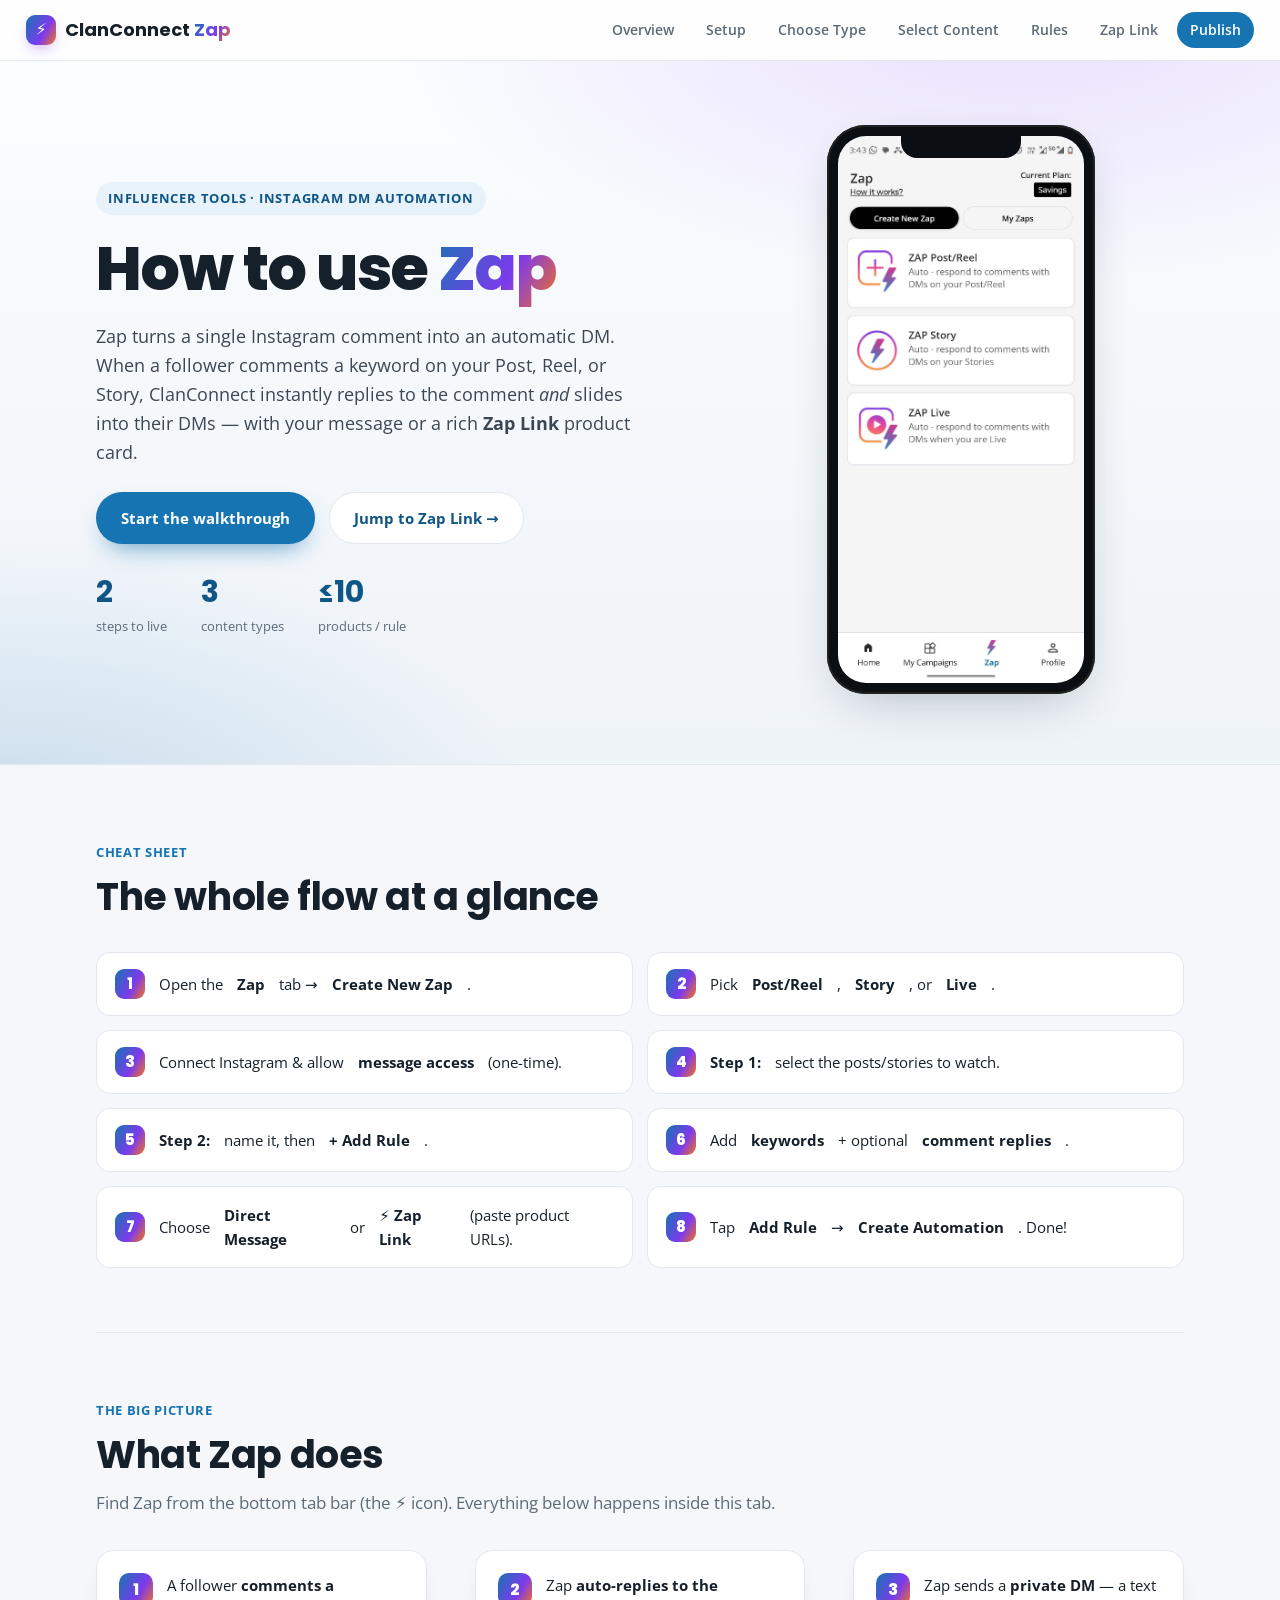
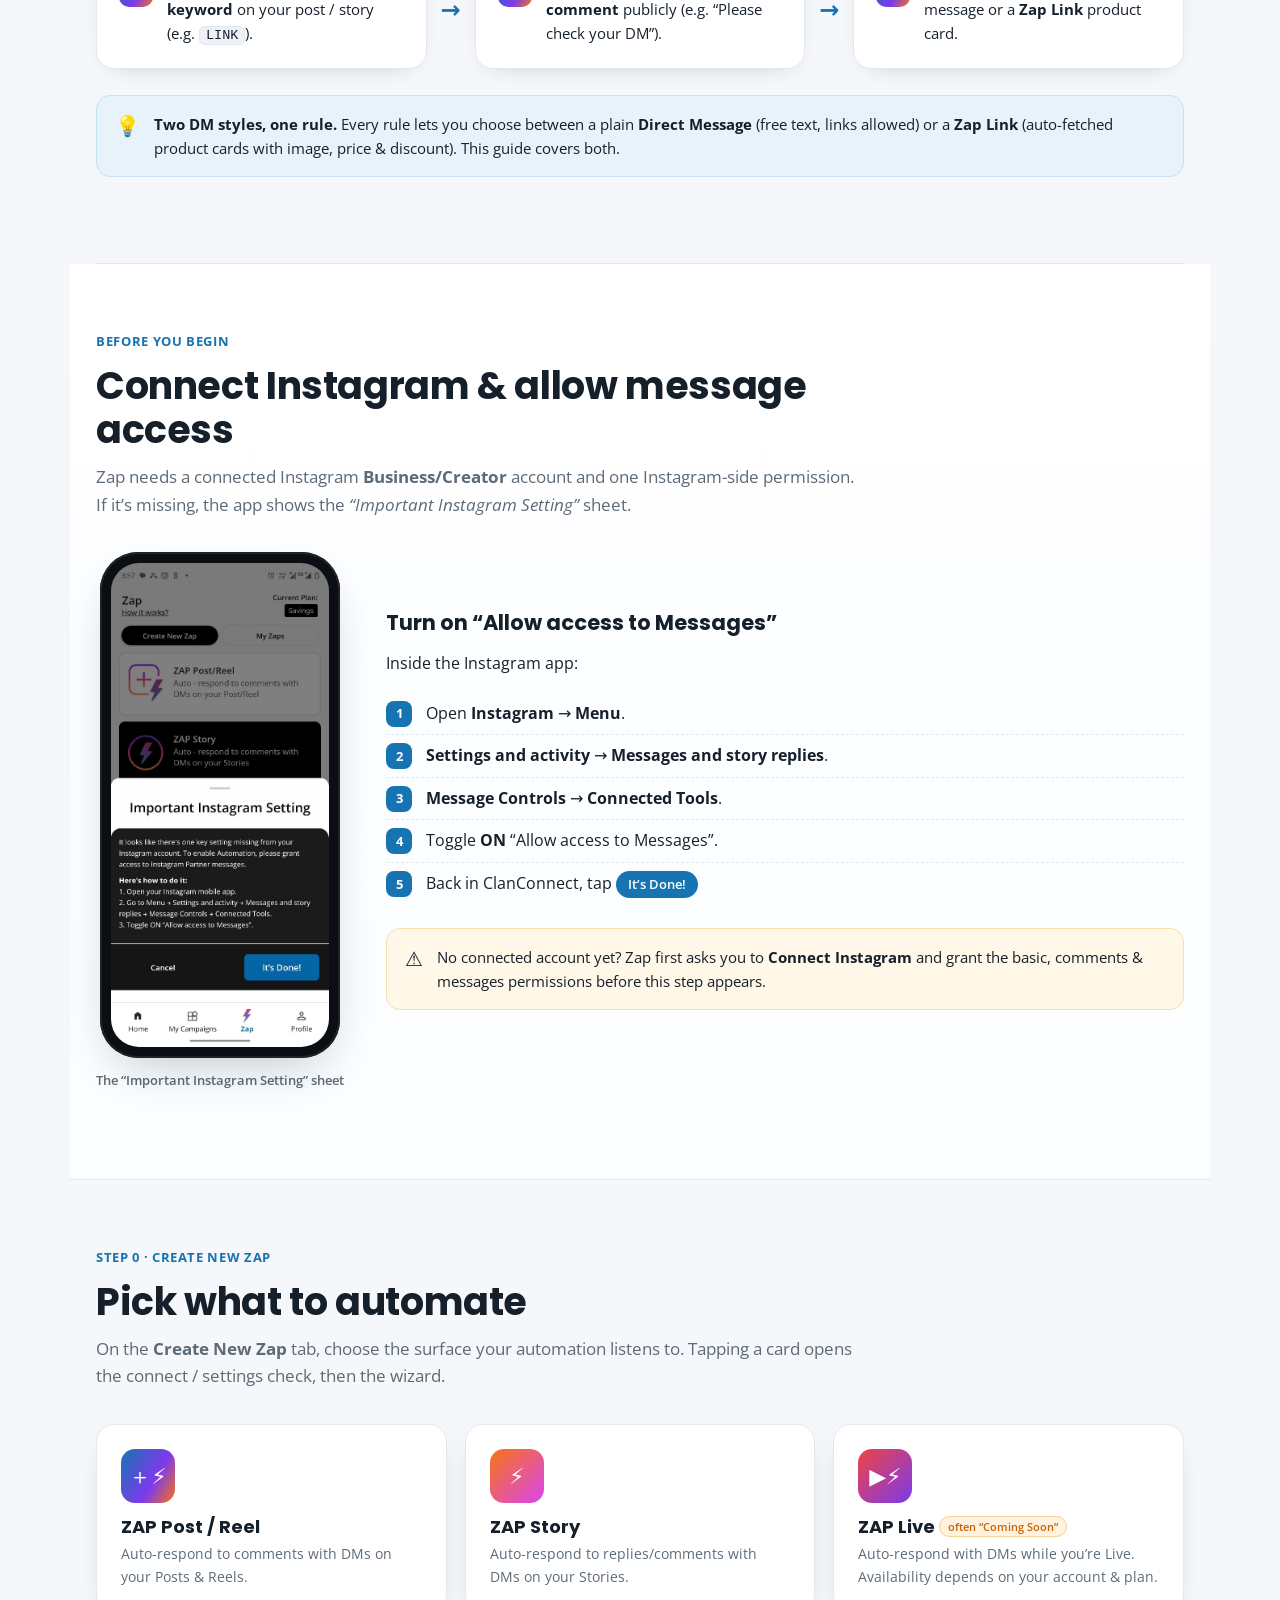
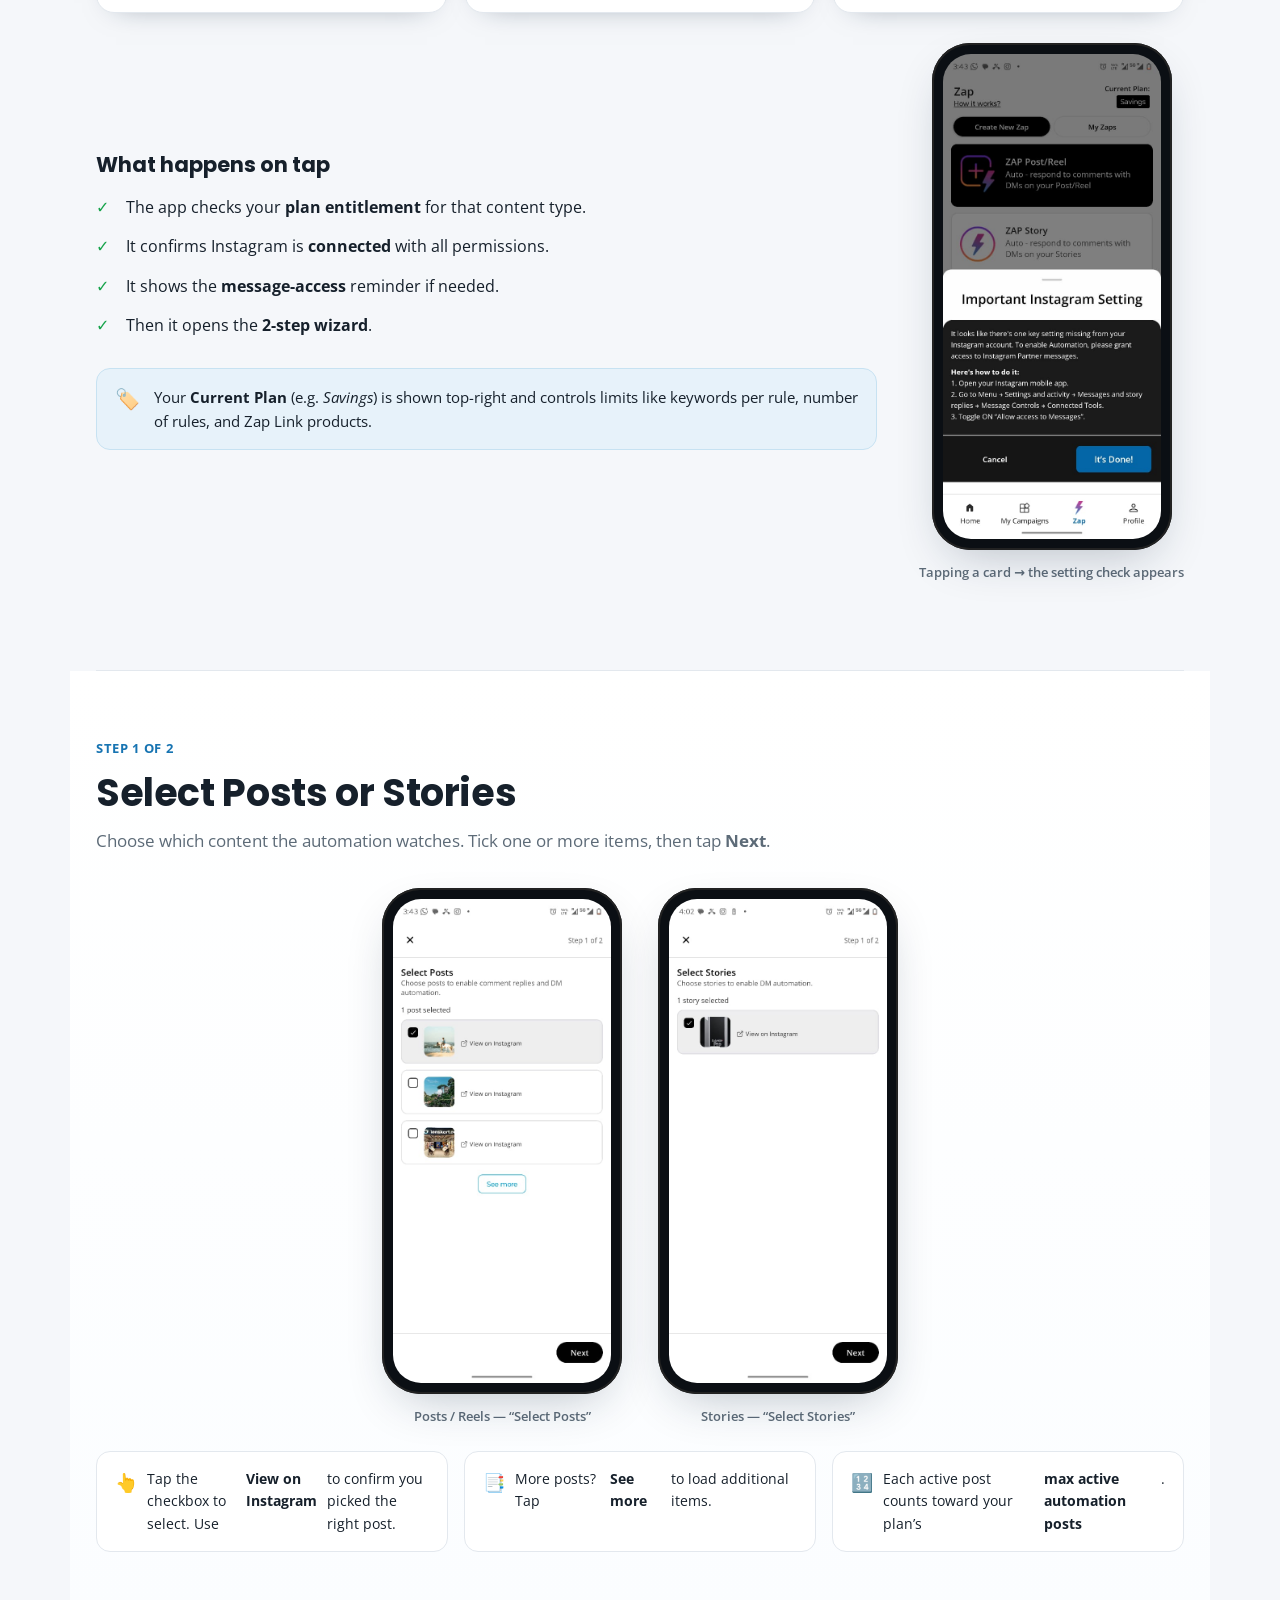
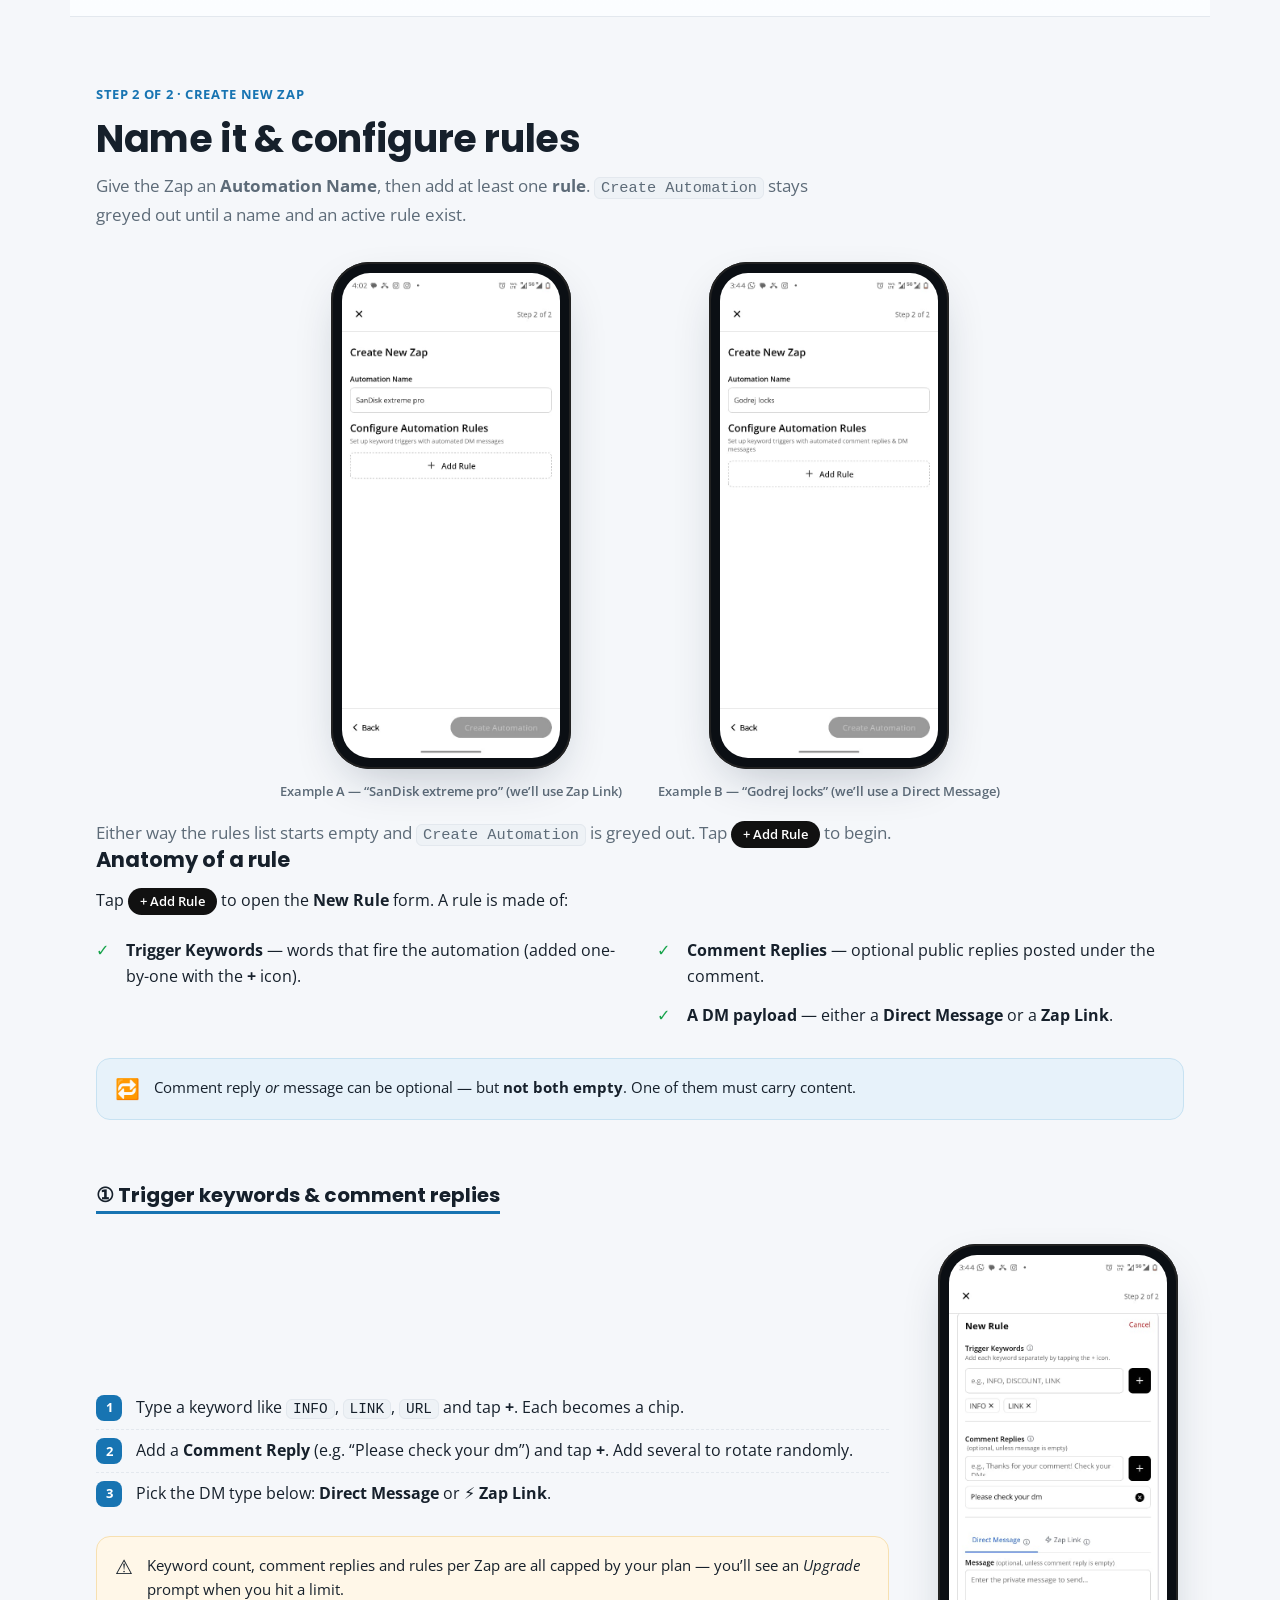
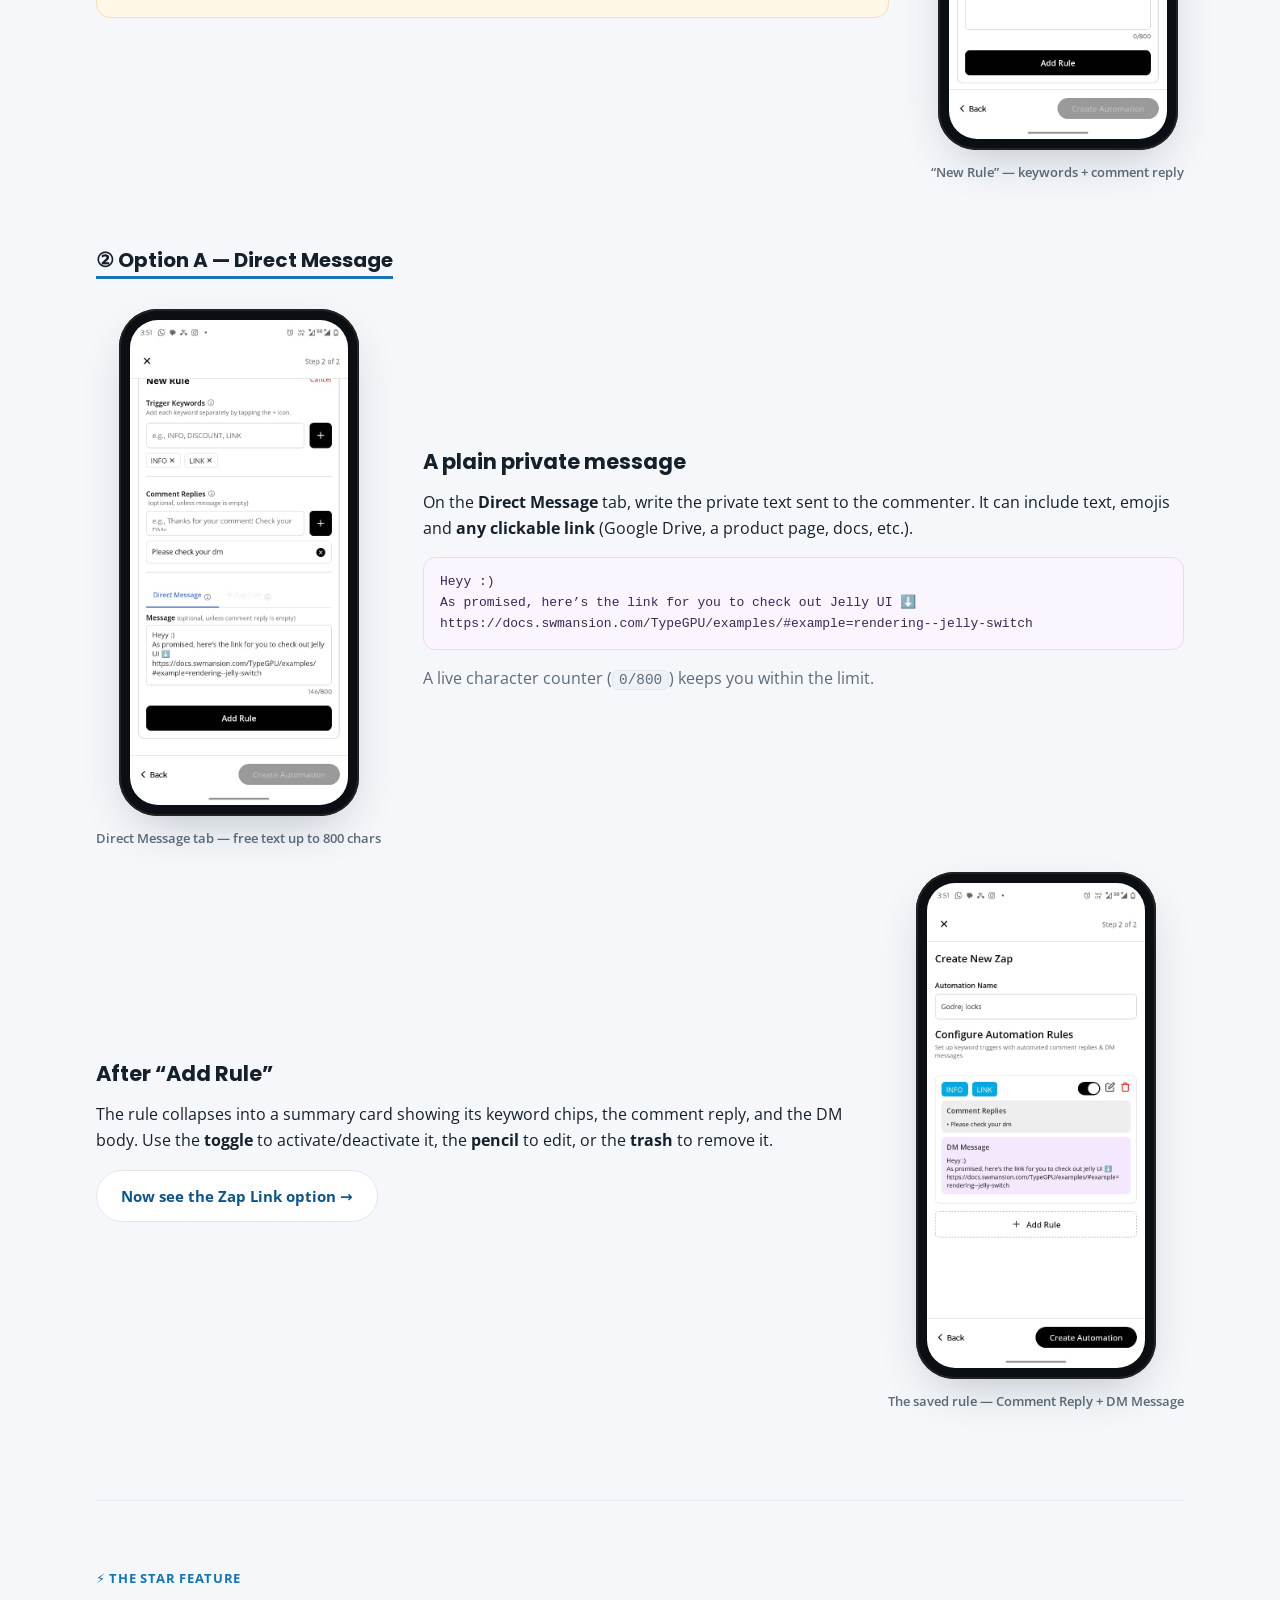
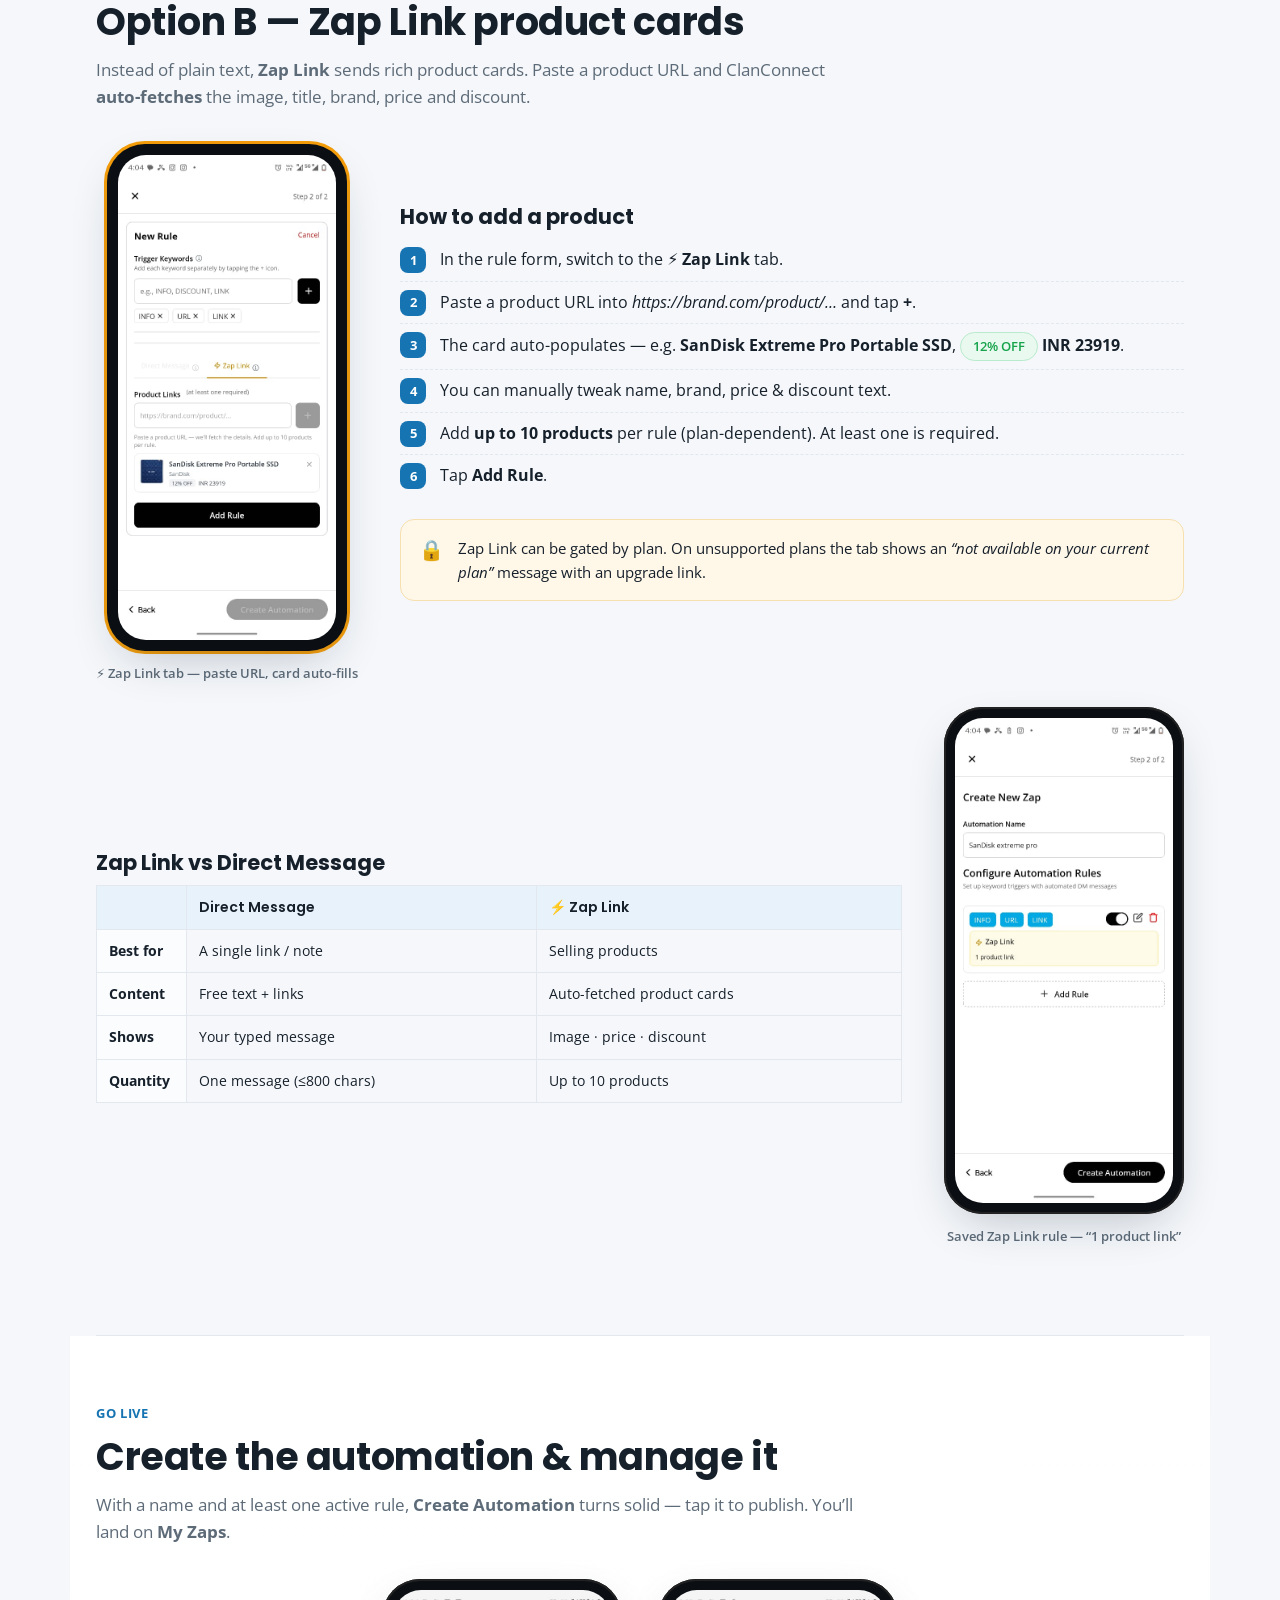
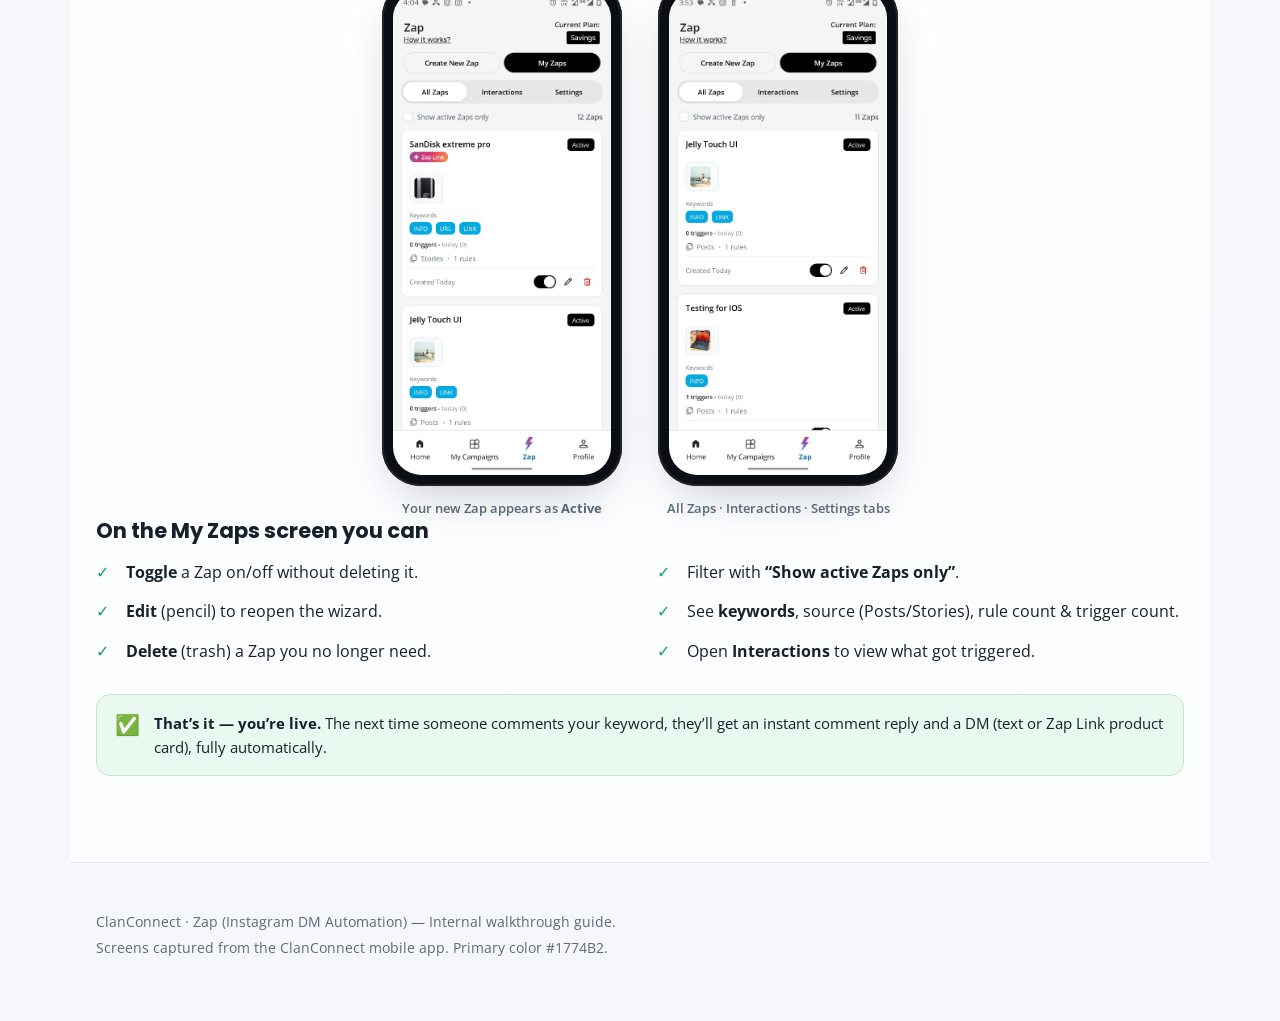
==== zap-link/index.html @ 5989703f "CR: added new zap link analytics guide" ====
<!DOCTYPE html>
<html lang="en">
<head>
<meta charset="UTF-8" />
<meta name="viewport" content="width=device-width, initial-scale=1.0" />
<title>ClanConnect Zap — Interactive Guide</title>
<meta name="description" content="A step-by-step interactive guide on how to use Zap (Instagram DM automation) in the ClanConnect app." />
<link rel="preconnect" href="https://fonts.googleapis.com" />
<link rel="preconnect" href="https://fonts.gstatic.com" crossorigin />
<link href="https://fonts.googleapis.com/css2?family=Open+Sans:wght@400;500;600;700&family=Poppins:wght@500;600;700;800&display=swap" rel="stylesheet" />
<link rel="stylesheet" href="styles.css" />
</head>
<body>

<!-- ===== Progress bar ===== -->
<div class="scroll-progress" id="scrollProgress"></div>

<!-- ===== Top nav ===== -->
<header class="topbar">
  <a class="brand" href="#top">
    <span class="bolt" aria-hidden="true">⚡</span>
    <span class="brand-text">ClanConnect <strong>Zap</strong></span>
  </a>
  <nav class="topnav" id="topnav">
    <a href="#overview">Overview</a>
    <a href="#prereq">Setup</a>
    <a href="#choose">Choose Type</a>
    <a href="#select">Select Content</a>
    <a href="#rules">Rules</a>
    <a href="#zaplink">Zap Link</a>
    <a href="#publish">Publish</a>
  </nav>
  <button class="nav-toggle" id="navToggle" aria-label="Menu">☰</button>
</header>

<!-- ===== Hero ===== -->
<section class="hero" id="top">
  <div class="hero-inner">
    <div class="hero-copy">
      <span class="eyebrow">Influencer Tools · Instagram DM Automation</span>
      <h1>How to use <span class="grad">Zap</span></h1>
      <p class="lead">
        Zap turns a single Instagram comment into an automatic DM. When a follower comments
        a keyword on your Post, Reel, or Story, ClanConnect instantly replies to the comment
        <em>and</em> slides into their DMs — with your message or a rich <strong>Zap&nbsp;Link</strong> product card.
      </p>
      <div class="hero-cta">
        <a class="btn btn-primary" href="#overview">Start the walkthrough</a>
        <a class="btn btn-ghost" href="#zaplink">Jump to Zap&nbsp;Link →</a>
      </div>
      <div class="hero-stats">
        <div><strong>2</strong><span>steps to live</span></div>
        <div><strong>3</strong><span>content types</span></div>
        <div><strong>≤10</strong><span>products / rule</span></div>
      </div>
    </div>
    <div class="hero-phone">
      <div class="phone">
        <div class="phone-notch"></div>
        <img src="assets/screens/01-zap-home.jpeg" alt="Zap home screen with Create New Zap options" />
      </div>
      <div class="phone-glow"></div>
    </div>
  </div>
</section>

<main>

<!-- ===== Recap / Cheat sheet (top) ===== -->
<section class="chapter recap" id="recap">
  <div class="chapter-head">
    <span class="kicker">Cheat sheet</span>
    <h2>The whole flow at a glance</h2>
  </div>
  <ol class="recap-list">
    <li><span>1</span>Open the <b>Zap</b> tab → <b>Create New Zap</b>.</li>
    <li><span>2</span>Pick <b>Post/Reel</b>, <b>Story</b>, or <b>Live</b>.</li>
    <li><span>3</span>Connect Instagram &amp; allow <b>message access</b> (one-time).</li>
    <li><span>4</span><b>Step 1:</b> select the posts/stories to watch.</li>
    <li><span>5</span><b>Step 2:</b> name it, then <b>+ Add Rule</b>.</li>
    <li><span>6</span>Add <b>keywords</b> + optional <b>comment replies</b>.</li>
    <li><span>7</span>Choose <b>Direct Message</b> or <b>⚡ Zap Link</b> (paste product URLs).</li>
    <li><span>8</span>Tap <b>Add Rule</b> → <b>Create Automation</b>. Done!</li>
  </ol>
</section>

<!-- ===== Overview ===== -->
<section class="chapter" id="overview">
  <div class="chapter-head">
    <span class="kicker">The big picture</span>
    <h2>What Zap does</h2>
    <p class="chapter-sub">
      Find Zap from the bottom tab bar (the ⚡ icon). Everything below happens inside this tab.
    </p>
  </div>

  <div class="flow">
    <div class="flow-step"><span class="flow-num">1</span><p>A follower <strong>comments a keyword</strong> on your post / story (e.g. <code>LINK</code>).</p></div>
    <div class="flow-arrow">→</div>
    <div class="flow-step"><span class="flow-num">2</span><p>Zap <strong>auto-replies to the comment</strong> publicly (e.g. “Please check your DM”).</p></div>
    <div class="flow-arrow">→</div>
    <div class="flow-step"><span class="flow-num">3</span><p>Zap sends a <strong>private DM</strong> — a text message or a <strong>Zap Link</strong> product card.</p></div>
  </div>

  <div class="callout callout-info">
    <span class="callout-icon">💡</span>
    <div>
      <strong>Two DM styles, one rule.</strong> Every rule lets you choose between a plain
      <b>Direct Message</b> (free text, links allowed) or a <b>Zap Link</b> (auto-fetched product
      cards with image, price &amp; discount). This guide covers both.
    </div>
  </div>
</section>

<!-- ===== Prerequisite ===== -->
<section class="chapter alt" id="prereq">
  <div class="chapter-head">
    <span class="kicker">Before you begin</span>
    <h2>Connect Instagram &amp; allow message access</h2>
    <p class="chapter-sub">
      Zap needs a connected Instagram <strong>Business/Creator</strong> account and one Instagram-side
      permission. If it’s missing, the app shows the <em>“Important Instagram Setting”</em> sheet.
    </p>
  </div>

  <div class="split">
    <figure class="shot">
      <div class="phone phone-sm">
        <img src="assets/screens/02-ig-setting-modal.jpeg" alt="Important Instagram Setting bottom sheet" />
      </div>
      <figcaption>The “Important Instagram Setting” sheet</figcaption>
    </figure>
    <div class="split-copy">
      <h3>Turn on “Allow access to Messages”</h3>
      <p>Inside the Instagram app:</p>
      <ol class="steps">
        <li>Open <strong>Instagram</strong> → <strong>Menu</strong>.</li>
        <li><strong>Settings and activity</strong> → <strong>Messages and story replies</strong>.</li>
        <li><strong>Message Controls</strong> → <strong>Connected Tools</strong>.</li>
        <li>Toggle <strong>ON</strong> “Allow access to Messages”.</li>
        <li>Back in ClanConnect, tap <span class="pill pill-blue">It’s Done!</span></li>
      </ol>
      <div class="callout callout-warn">
        <span class="callout-icon">⚠️</span>
        <div>No connected account yet? Zap first asks you to <strong>Connect Instagram</strong> and grant
        the basic, comments &amp; messages permissions before this step appears.</div>
      </div>
    </div>
  </div>
</section>

<!-- ===== Choose type ===== -->
<section class="chapter" id="choose">
  <div class="chapter-head">
    <span class="kicker">Step 0 · Create New Zap</span>
    <h2>Pick what to automate</h2>
    <p class="chapter-sub">
      On the <strong>Create New Zap</strong> tab, choose the surface your automation listens to.
      Tapping a card opens the connect / settings check, then the wizard.
    </p>
  </div>

  <div class="type-grid">
    <div class="type-card">
      <div class="type-ico ico-post">＋⚡</div>
      <h3>ZAP Post / Reel</h3>
      <p>Auto-respond to comments with DMs on your Posts &amp; Reels.</p>
    </div>
    <div class="type-card">
      <div class="type-ico ico-story">⚡</div>
      <h3>ZAP Story</h3>
      <p>Auto-respond to replies/comments with DMs on your Stories.</p>
    </div>
    <div class="type-card type-card-soon">
      <div class="type-ico ico-live">▶⚡</div>
      <h3>ZAP Live <span class="soon">often “Coming Soon”</span></h3>
      <p>Auto-respond with DMs while you’re Live. Availability depends on your account &amp; plan.</p>
    </div>
  </div>

  <div class="split reverse">
    <figure class="shot">
      <div class="phone phone-sm">
        <img src="assets/screens/03-post-reel-selected.jpeg" alt="ZAP Post/Reel highlighted with settings sheet" />
      </div>
      <figcaption>Tapping a card → the setting check appears</figcaption>
    </figure>
    <div class="split-copy">
      <h3>What happens on tap</h3>
      <ul class="ticks">
        <li>The app checks your <strong>plan entitlement</strong> for that content type.</li>
        <li>It confirms Instagram is <strong>connected</strong> with all permissions.</li>
        <li>It shows the <strong>message-access</strong> reminder if needed.</li>
        <li>Then it opens the <strong>2-step wizard</strong>.</li>
      </ul>
      <div class="callout callout-info">
        <span class="callout-icon">🏷️</span>
        <div>Your <strong>Current Plan</strong> (e.g. <em>Savings</em>) is shown top-right and controls limits like
        keywords per rule, number of rules, and Zap Link products.</div>
      </div>
    </div>
  </div>
</section>

<!-- ===== Select content (Step 1) ===== -->
<section class="chapter alt" id="select">
  <div class="chapter-head">
    <span class="kicker">Step 1 of 2</span>
    <h2>Select Posts or Stories</h2>
    <p class="chapter-sub">
      Choose which content the automation watches. Tick one or more items, then tap <strong>Next</strong>.
    </p>
  </div>

  <div class="dual">
    <figure class="shot">
      <div class="phone phone-sm">
        <img src="assets/screens/04-select-posts.jpeg" alt="Select Posts step with one post selected" />
      </div>
      <figcaption>Posts / Reels — “Select Posts”</figcaption>
    </figure>
    <figure class="shot">
      <div class="phone phone-sm">
        <img src="assets/screens/05-select-stories.jpeg" alt="Select Stories step with one story selected" />
      </div>
      <figcaption>Stories — “Select Stories”</figcaption>
    </figure>
  </div>

  <div class="note-row">
    <div class="note"><span>👆</span> Tap the checkbox to select. Use <strong>View on Instagram</strong> to confirm you picked the right post.</div>
    <div class="note"><span>📑</span> More posts? Tap <strong>See more</strong> to load additional items.</div>
    <div class="note"><span>🔢</span> Each active post counts toward your plan’s <strong>max active automation posts</strong>.</div>
  </div>
</section>

<!-- ===== Rules (Step 2) ===== -->
<section class="chapter" id="rules">
  <div class="chapter-head">
    <span class="kicker">Step 2 of 2 · Create New Zap</span>
    <h2>Name it &amp; configure rules</h2>
    <p class="chapter-sub">
      Give the Zap an <strong>Automation Name</strong>, then add at least one <strong>rule</strong>.
      <code>Create Automation</code> stays greyed out until a name and an active rule exist.
    </p>
  </div>

  <div class="dual">
    <figure class="shot">
      <div class="phone phone-sm">
        <img src="assets/screens/06-rules-empty-sandisk.jpeg" alt="Step 2 named SanDisk extreme pro with no rules yet" />
      </div>
      <figcaption>Example A — “SanDisk extreme pro” (we’ll use Zap Link)</figcaption>
    </figure>
    <figure class="shot">
      <div class="phone phone-sm">
        <img src="assets/screens/07-rules-empty-godrej.jpeg" alt="Step 2 named Godrej locks with no rules yet" />
      </div>
      <figcaption>Example B — “Godrej locks” (we’ll use a Direct Message)</figcaption>
    </figure>
  </div>
  <p class="chapter-sub" style="margin-top:18px">
    Either way the rules list starts empty and <code>Create Automation</code> is greyed out. Tap
    <span class="pill">+ Add Rule</span> to begin.
  </p>

  <div class="split-copy wide">
    <h3>Anatomy of a rule</h3>
    <p>Tap <span class="pill">+ Add Rule</span> to open the <strong>New Rule</strong> form. A rule is made of:</p>
    <ul class="ticks two-col">
      <li><strong>Trigger Keywords</strong> — words that fire the automation (added one-by-one with the <b>+</b> icon).</li>
      <li><strong>Comment Replies</strong> — optional public replies posted under the comment.</li>
      <li><strong>A DM payload</strong> — either a <strong>Direct Message</strong> or a <strong>Zap Link</strong>.</li>
    </ul>
    <div class="callout callout-info">
      <span class="callout-icon">🔁</span>
      <div>Comment reply <em>or</em> message can be optional — but <strong>not both empty</strong>. One of them must carry content.</div>
    </div>
  </div>

  <h3 class="mini-head">① Trigger keywords &amp; comment replies</h3>
  <div class="split reverse">
    <figure class="shot">
      <div class="phone phone-sm">
        <img src="assets/screens/08-new-rule-keywords.jpeg" alt="New Rule form with keywords INFO LINK and a comment reply" />
      </div>
      <figcaption>“New Rule” — keywords + comment reply</figcaption>
    </figure>
    <div class="split-copy">
      <ol class="steps">
        <li>Type a keyword like <code>INFO</code>, <code>LINK</code>, <code>URL</code> and tap <b>+</b>. Each becomes a chip.</li>
        <li>Add a <strong>Comment Reply</strong> (e.g. “Please check your dm”) and tap <b>+</b>. Add several to rotate randomly.</li>
        <li>Pick the DM type below: <strong>Direct Message</strong> or <strong>⚡ Zap Link</strong>.</li>
      </ol>
      <div class="callout callout-warn">
        <span class="callout-icon">⚠️</span>
        <div>Keyword count, comment replies and rules per Zap are all capped by your plan — you’ll see an
        <em>Upgrade</em> prompt when you hit a limit.</div>
      </div>
    </div>
  </div>

  <h3 class="mini-head">② Option A — Direct Message</h3>
  <div class="split">
    <figure class="shot">
      <div class="phone phone-sm">
        <img src="assets/screens/09-new-rule-dm.jpeg" alt="New Rule with Direct Message text filled in, 146/800 characters" />
      </div>
      <figcaption>Direct Message tab — free text up to 800 chars</figcaption>
    </figure>
    <div class="split-copy">
      <h3>A plain private message</h3>
      <p>On the <strong>Direct Message</strong> tab, write the private text sent to the commenter. It can include
        text, emojis and <strong>any clickable link</strong> (Google Drive, a product page, docs, etc.).</p>
      <pre class="dm-sample">Heyy :)
As promised, here’s the link for you to check out Jelly UI ⬇️
https://docs.swmansion.com/TypeGPU/examples/#example=rendering--jelly-switch</pre>
      <p class="muted">A live character counter (<code>0/800</code>) keeps you within the limit.</p>
    </div>
  </div>

  <div class="split reverse">
    <figure class="shot">
      <div class="phone phone-sm">
        <img src="assets/screens/11-rule-dm-preview.jpeg" alt="Configured rule card showing Comment Replies and DM Message" />
      </div>
      <figcaption>The saved rule — Comment Reply + DM Message</figcaption>
    </figure>
    <div class="split-copy">
      <h3>After “Add Rule”</h3>
      <p>The rule collapses into a summary card showing its keyword chips, the comment reply, and the DM body.
        Use the <strong>toggle</strong> to activate/deactivate it, the <strong>pencil</strong> to edit, or the
        <strong>trash</strong> to remove it.</p>
      <a class="btn btn-ghost" href="#zaplink">Now see the Zap Link option →</a>
    </div>
  </div>
</section>

<!-- ===== Zap Link ===== -->
<section class="chapter zaplink-chapter" id="zaplink">
  <div class="chapter-head">
    <span class="kicker">⚡ The star feature</span>
    <h2>Option B — Zap&nbsp;Link product cards</h2>
    <p class="chapter-sub">
      Instead of plain text, <strong>Zap Link</strong> sends rich product cards. Paste a product URL and
      ClanConnect <strong>auto-fetches</strong> the image, title, brand, price and discount.
    </p>
  </div>

  <div class="split">
    <figure class="shot featured">
      <div class="phone phone-sm">
        <img src="assets/screens/10-new-rule-zaplink.jpeg" alt="Zap Link tab with a fetched SanDisk product card" />
      </div>
      <figcaption>⚡ Zap Link tab — paste URL, card auto-fills</figcaption>
    </figure>
    <div class="split-copy">
      <h3>How to add a product</h3>
      <ol class="steps">
        <li>In the rule form, switch to the <strong>⚡ Zap Link</strong> tab.</li>
        <li>Paste a product URL into <em>https://brand.com/product/…</em> and tap <b>+</b>.</li>
        <li>The card auto-populates — e.g. <strong>SanDisk Extreme Pro Portable SSD</strong>,
          <span class="pill pill-green">12% OFF</span> <strong>INR 23919</strong>.</li>
        <li>You can manually tweak name, brand, price &amp; discount text.</li>
        <li>Add <strong>up to 10 products</strong> per rule (plan-dependent). At least one is required.</li>
        <li>Tap <strong>Add Rule</strong>.</li>
      </ol>
      <div class="callout callout-warn">
        <span class="callout-icon">🔒</span>
        <div>Zap Link can be gated by plan. On unsupported plans the tab shows an <em>“not available on your
        current plan”</em> message with an upgrade link.</div>
      </div>
    </div>
  </div>

  <div class="split reverse">
    <figure class="shot">
      <div class="phone phone-sm">
        <img src="assets/screens/12-rule-zaplink-preview.jpeg" alt="Saved rule showing Zap Link with 1 product link" />
      </div>
      <figcaption>Saved Zap Link rule — “1 product link”</figcaption>
    </figure>
    <div class="split-copy">
      <h3>Zap Link vs Direct Message</h3>
      <table class="cmp">
        <tr><th></th><th>Direct Message</th><th>⚡ Zap Link</th></tr>
        <tr><td>Best for</td><td>A single link / note</td><td>Selling products</td></tr>
        <tr><td>Content</td><td>Free text + links</td><td>Auto-fetched product cards</td></tr>
        <tr><td>Shows</td><td>Your typed message</td><td>Image · price · discount</td></tr>
        <tr><td>Quantity</td><td>One message (≤800 chars)</td><td>Up to 10 products</td></tr>
      </table>
    </div>
  </div>
</section>

<!-- ===== Publish ===== -->
<section class="chapter alt" id="publish">
  <div class="chapter-head">
    <span class="kicker">Go live</span>
    <h2>Create the automation &amp; manage it</h2>
    <p class="chapter-sub">
      With a name and at least one active rule, <strong>Create Automation</strong> turns solid — tap it to publish.
      You’ll land on <strong>My Zaps</strong>.
    </p>
  </div>

  <div class="dual">
    <figure class="shot">
      <div class="phone phone-sm">
        <img src="assets/screens/13-my-zaps-sandisk.jpeg" alt="My Zaps list showing the new SanDisk Zap Link automation as Active" />
      </div>
      <figcaption>Your new Zap appears as <b>Active</b></figcaption>
    </figure>
    <figure class="shot">
      <div class="phone phone-sm">
        <img src="assets/screens/14-my-zaps-list.jpeg" alt="My Zaps list with multiple automations" />
      </div>
      <figcaption>All Zaps · Interactions · Settings tabs</figcaption>
    </figure>
  </div>

  <div class="split-copy wide">
    <h3>On the My Zaps screen you can</h3>
    <ul class="ticks two-col">
      <li><strong>Toggle</strong> a Zap on/off without deleting it.</li>
      <li><strong>Edit</strong> (pencil) to reopen the wizard.</li>
      <li><strong>Delete</strong> (trash) a Zap you no longer need.</li>
      <li>Filter with <strong>“Show active Zaps only”</strong>.</li>
      <li>See <strong>keywords</strong>, source (Posts/Stories), rule count &amp; trigger count.</li>
      <li>Open <strong>Interactions</strong> to view what got triggered.</li>
    </ul>
  </div>

  <div class="callout callout-success">
    <span class="callout-icon">✅</span>
    <div><strong>That’s it — you’re live.</strong> The next time someone comments your keyword, they’ll get an
    instant comment reply and a DM (text or Zap Link product card), fully automatically.</div>
  </div>
</section>

</main>

<footer class="footer">
  <p>ClanConnect · Zap (Instagram DM Automation) — Internal walkthrough guide.</p>
  <p class="muted">Screens captured from the ClanConnect mobile app. Primary color #1774B2.</p>
</footer>

<!-- ===== Lightbox ===== -->
<div class="lightbox" id="lightbox" role="dialog" aria-modal="true">
  <button class="lb-close" id="lbClose" aria-label="Close">×</button>
  <img id="lbImg" src="" alt="Expanded screenshot" />
</div>

<button class="to-top" id="toTop" aria-label="Back to top">↑</button>

<script src="script.js"></script>
</body>
</html>
---- zap-link/styles.css ----
:root{
  --blue:#1774B2;
  --blue-d:#0f5687;
  --blue-l:#e7f2fa;
  --ink:#16202b;
  --muted:#5d6b78;
  --bg:#f5f7fa;
  --card:#ffffff;
  --line:#e3e8ee;
  --green:#16a34a;
  --amber:#f59e0b;
  --grad:linear-gradient(120deg,#1774B2,#7c3aed 60%,#f97316);
  --shadow:0 18px 50px -18px rgba(16,38,60,.30);
  --radius:18px;
}
*{box-sizing:border-box}
html{scroll-behavior:smooth}
body{
  margin:0;font-family:'Open Sans',system-ui,sans-serif;color:var(--ink);
  background:var(--bg);line-height:1.6;-webkit-font-smoothing:antialiased;
}
h1,h2,h3,.brand-text{font-family:'Poppins',sans-serif;line-height:1.15}
a{color:var(--blue);text-decoration:none}
code{background:#eef2f6;border:1px solid var(--line);border-radius:6px;padding:1px 6px;font-size:.9em;font-family:ui-monospace,Menlo,monospace}
.muted{color:var(--muted)}

/* progress */
.scroll-progress{position:fixed;top:0;left:0;height:3px;width:0;background:var(--grad);z-index:1000}

/* topbar */
.topbar{
  position:sticky;top:0;z-index:900;display:flex;align-items:center;gap:18px;
  padding:12px 26px;background:rgba(255,255,255,.85);backdrop-filter:blur(12px);
  border-bottom:1px solid var(--line);
}
.brand{display:flex;align-items:center;gap:9px;font-weight:700;color:var(--ink)}
.brand .bolt{
  width:30px;height:30px;display:grid;place-items:center;border-radius:9px;
  background:var(--grad);color:#fff;font-size:16px;box-shadow:0 6px 16px -6px rgba(124,58,237,.6)
}
.brand-text{font-size:18px}
.brand-text strong{background:var(--grad);-webkit-background-clip:text;background-clip:text;color:transparent}
.topnav{margin-left:auto;display:flex;gap:6px;flex-wrap:wrap}
.topnav a{
  padding:7px 13px;border-radius:20px;color:var(--muted);font-weight:600;font-size:14px;transition:.2s
}
.topnav a:hover{background:var(--blue-l);color:var(--blue-d)}
.topnav a.active{background:var(--blue);color:#fff}
.nav-toggle{display:none;margin-left:auto;background:none;border:0;font-size:24px;cursor:pointer}

/* hero */
.hero{
  position:relative;overflow:hidden;
  background:
    radial-gradient(1100px 500px at 80% -10%, rgba(124,58,237,.16), transparent 60%),
    radial-gradient(900px 500px at 0% 110%, rgba(23,116,178,.18), transparent 60%),
    linear-gradient(180deg,#fbfdff,#eef3f8);
  border-bottom:1px solid var(--line);
}
.hero-inner{
  max-width:1140px;margin:0 auto;padding:64px 26px 70px;
  display:grid;grid-template-columns:1.15fr .85fr;gap:40px;align-items:center;
}
.eyebrow{display:inline-block;font-size:13px;font-weight:700;letter-spacing:.06em;text-transform:uppercase;color:var(--blue-d);background:var(--blue-l);padding:6px 12px;border-radius:30px}
.hero h1{font-size:clamp(38px,6vw,62px);margin:18px 0 14px;font-weight:800;letter-spacing:-.02em}
.grad{background:var(--grad);-webkit-background-clip:text;background-clip:text;color:transparent}
.lead{font-size:18px;color:#3b4753;max-width:560px}
.hero-cta{display:flex;gap:14px;flex-wrap:wrap;margin:26px 0 24px}
.btn{display:inline-flex;align-items:center;gap:8px;padding:13px 24px;border-radius:30px;font-weight:700;font-size:15px;transition:.2s;cursor:pointer;border:1px solid transparent}
.btn-primary{background:var(--blue);color:#fff;box-shadow:0 12px 26px -12px rgba(23,116,178,.8)}
.btn-primary:hover{background:var(--blue-d);transform:translateY(-2px)}
.btn-ghost{background:#fff;color:var(--blue-d);border-color:var(--line)}
.btn-ghost:hover{border-color:var(--blue);transform:translateY(-2px)}
.hero-stats{display:flex;gap:34px;margin-top:8px}
.hero-stats div{display:flex;flex-direction:column}
.hero-stats strong{font-family:'Poppins';font-size:30px;color:var(--blue-d)}
.hero-stats span{font-size:13px;color:var(--muted)}

/* phone frame */
.hero-phone{position:relative;display:grid;place-items:center}
.phone{
  position:relative;width:268px;background:#0b0f14;border-radius:38px;padding:11px;
  box-shadow:var(--shadow),0 0 0 2px #222 inset;
}
.phone img{width:100%;display:block;border-radius:28px}
.phone-notch{position:absolute;top:11px;left:50%;transform:translateX(-50%);width:120px;height:22px;background:#0b0f14;border-radius:0 0 16px 16px;z-index:2}
.phone-sm{width:240px}
.phone-glow{position:absolute;inset:0;filter:blur(60px);background:radial-gradient(circle at 50% 40%,rgba(124,58,237,.4),transparent 60%);z-index:-1}

/* chapters */
main{max-width:1140px;margin:0 auto;padding:10px 26px}
.chapter{padding:64px 0;border-bottom:1px solid var(--line)}
.chapter.alt{
  background:linear-gradient(180deg,#fff,#fbfdff);
  margin:0 -26px;padding:64px 26px;border-radius:0;
}
.chapter-head{max-width:760px;margin-bottom:34px}
.kicker{font-size:13px;font-weight:700;letter-spacing:.05em;text-transform:uppercase;color:var(--blue)}
.chapter h2{font-size:clamp(26px,4vw,38px);margin:10px 0 12px;font-weight:700;letter-spacing:-.01em}
.chapter-sub{font-size:17px;color:var(--muted);margin:0}

/* flow */
.flow{display:flex;align-items:stretch;gap:14px;flex-wrap:wrap;margin-bottom:26px}
.flow-step{
  flex:1;min-width:220px;background:var(--card);border:1px solid var(--line);border-radius:var(--radius);
  padding:22px;display:flex;gap:14px;align-items:flex-start;box-shadow:0 8px 24px -18px rgba(16,38,60,.4)
}
.flow-step p{margin:0;font-size:15px}
.flow-num{flex:none;width:34px;height:34px;border-radius:10px;background:var(--grad);color:#fff;font-weight:800;display:grid;place-items:center;font-family:'Poppins'}
.flow-arrow{display:grid;place-items:center;color:var(--blue);font-size:24px;font-weight:800}

/* callouts */
.callout{display:flex;gap:14px;align-items:flex-start;padding:16px 18px;border-radius:14px;margin:22px 0;font-size:15px}
.callout-icon{font-size:20px;line-height:1.4}
.callout-info{background:var(--blue-l);border:1px solid #c7e2f2}
.callout-warn{background:#fff7e8;border:1px solid #f7e0b0}
.callout-success{background:#e9f9ef;border:1px solid #b8ebcb}

/* split layouts */
.split{display:grid;grid-template-columns:auto 1fr;gap:42px;align-items:center;margin:24px 0}
.split.reverse{grid-template-columns:1fr auto}
.split.reverse .shot{order:2}
.split-copy h3{font-size:21px;margin:0 0 10px}
.split-copy.wide{max-width:none}
.dual{display:flex;gap:36px;flex-wrap:wrap;justify-content:center;margin-top:10px}

.shot{margin:0;display:flex;flex-direction:column;align-items:center;gap:12px}
.shot .phone{cursor:zoom-in;transition:transform .25s}
.shot .phone:hover{transform:translateY(-6px) scale(1.01)}
.shot figcaption{font-size:13px;color:var(--muted);font-weight:600;text-align:center}
.shot.featured .phone{box-shadow:var(--shadow),0 0 0 3px var(--amber)}

/* lists */
.steps,.ticks{margin:0;padding:0;list-style:none}
.steps{counter-reset:s}
.steps li{counter-increment:s;position:relative;padding:8px 0 8px 40px;border-bottom:1px dashed var(--line)}
.steps li:last-child{border-bottom:0}
.steps li::before{content:counter(s);position:absolute;left:0;top:8px;width:26px;height:26px;border-radius:8px;background:var(--blue);color:#fff;font-weight:700;font-size:13px;display:grid;place-items:center}
.ticks li{position:relative;padding:7px 0 7px 30px}
.ticks li::before{content:"✓";position:absolute;left:0;top:7px;color:var(--green);font-weight:800}
.ticks.two-col{columns:2;column-gap:34px}
.ticks.two-col li{break-inside:avoid}

.mini-head{font-size:20px;margin:42px 0 6px;display:inline-block;border-bottom:3px solid var(--blue);padding-bottom:4px}

/* pills */
.pill{display:inline-block;background:#111;color:#fff;border-radius:20px;padding:3px 12px;font-size:13px;font-weight:600}
.pill-blue{background:var(--blue)}
.pill-green{background:#e9f9ef;color:var(--green);border:1px solid #b8ebcb}

/* type cards */
.type-grid{display:grid;grid-template-columns:repeat(3,1fr);gap:18px;margin-bottom:30px}
.type-card{background:var(--card);border:1px solid var(--line);border-radius:var(--radius);padding:24px;box-shadow:0 10px 28px -20px rgba(16,38,60,.5);transition:.2s}
.type-card:hover{transform:translateY(-4px);border-color:var(--blue)}
.type-card h3{font-size:18px;margin:14px 0 6px}
.type-card p{margin:0;font-size:14px;color:var(--muted)}
.type-ico{width:54px;height:54px;border-radius:14px;display:grid;place-items:center;font-size:22px;color:#fff;background:var(--grad)}
.ico-story{background:linear-gradient(135deg,#f97316,#d946ef)}
.ico-live{background:linear-gradient(135deg,#ef4444,#7c3aed)}
.type-card-soon{opacity:.92}
.soon{font-size:11px;background:#fff3e0;color:#c2630a;border:1px solid #f3d199;border-radius:20px;padding:2px 8px;font-family:'Open Sans';font-weight:600;vertical-align:middle}

/* notes */
.note-row{display:flex;gap:16px;flex-wrap:wrap;margin-top:24px}
.note{flex:1;min-width:230px;background:var(--card);border:1px solid var(--line);border-radius:14px;padding:16px 18px;font-size:14px;display:flex;gap:10px}
.note span{font-size:18px}

/* dm sample */
.dm-sample{background:#faf5ff;border:1px solid #e9d8fd;border-radius:12px;padding:14px 16px;font-family:ui-monospace,Menlo,monospace;font-size:13px;white-space:pre-wrap;word-break:break-word;color:#3b2a55;margin:14px 0}

/* comparison table */
.cmp{width:100%;border-collapse:collapse;font-size:14px;margin-top:6px}
.cmp th,.cmp td{border:1px solid var(--line);padding:10px 12px;text-align:left}
.cmp th{background:var(--blue-l);font-family:'Poppins';font-weight:600}
.cmp td:first-child{font-weight:700;background:#fafcfe;width:90px}

/* recap */
.recap-list{list-style:none;margin:0;padding:0;display:grid;grid-template-columns:repeat(2,1fr);gap:14px}
.recap-list li{display:flex;gap:14px;align-items:center;background:var(--card);border:1px solid var(--line);border-radius:14px;padding:16px 18px;font-size:15px}
.recap-list li span{flex:none;width:30px;height:30px;border-radius:9px;background:var(--grad);color:#fff;font-weight:800;display:grid;place-items:center;font-family:'Poppins'}

/* footer */
.footer{max-width:1140px;margin:0 auto;padding:34px 26px 60px;color:var(--muted);font-size:14px}
.footer p{margin:4px 0}

/* lightbox */
.lightbox{position:fixed;inset:0;background:rgba(8,12,18,.92);display:none;align-items:center;justify-content:center;z-index:1100;padding:30px;cursor:zoom-out}
.lightbox.open{display:flex;animation:fade .2s ease}
.lightbox img{max-width:min(420px,92vw);max-height:90vh;border-radius:22px;box-shadow:0 30px 80px rgba(0,0,0,.6)}
.lb-close{position:absolute;top:20px;right:26px;background:none;border:0;color:#fff;font-size:40px;cursor:pointer;line-height:1}
@keyframes fade{from{opacity:0}to{opacity:1}}

/* to top */
.to-top{position:fixed;right:22px;bottom:22px;width:46px;height:46px;border-radius:50%;border:0;background:var(--blue);color:#fff;font-size:20px;cursor:pointer;box-shadow:var(--shadow);opacity:0;pointer-events:none;transition:.3s;z-index:800}
.to-top.show{opacity:1;pointer-events:auto}
.to-top:hover{background:var(--blue-d)}

/* responsive */
@media(max-width:880px){
  .hero-inner{grid-template-columns:1fr;text-align:center}
  .hero-copy{order:2}
  .hero-cta,.hero-stats{justify-content:center}
  .hero-phone{order:1}
  .split,.split.reverse{grid-template-columns:1fr;gap:24px}
  .split.reverse .shot{order:0}
  .type-grid{grid-template-columns:1fr}
  .recap-list{grid-template-columns:1fr}
  .ticks.two-col{columns:1}
  .topnav{display:none;position:absolute;top:58px;right:14px;left:14px;flex-direction:column;background:#fff;border:1px solid var(--line);border-radius:14px;padding:10px;box-shadow:var(--shadow)}
  .topnav.show{display:flex}
  .nav-toggle{display:block}
}
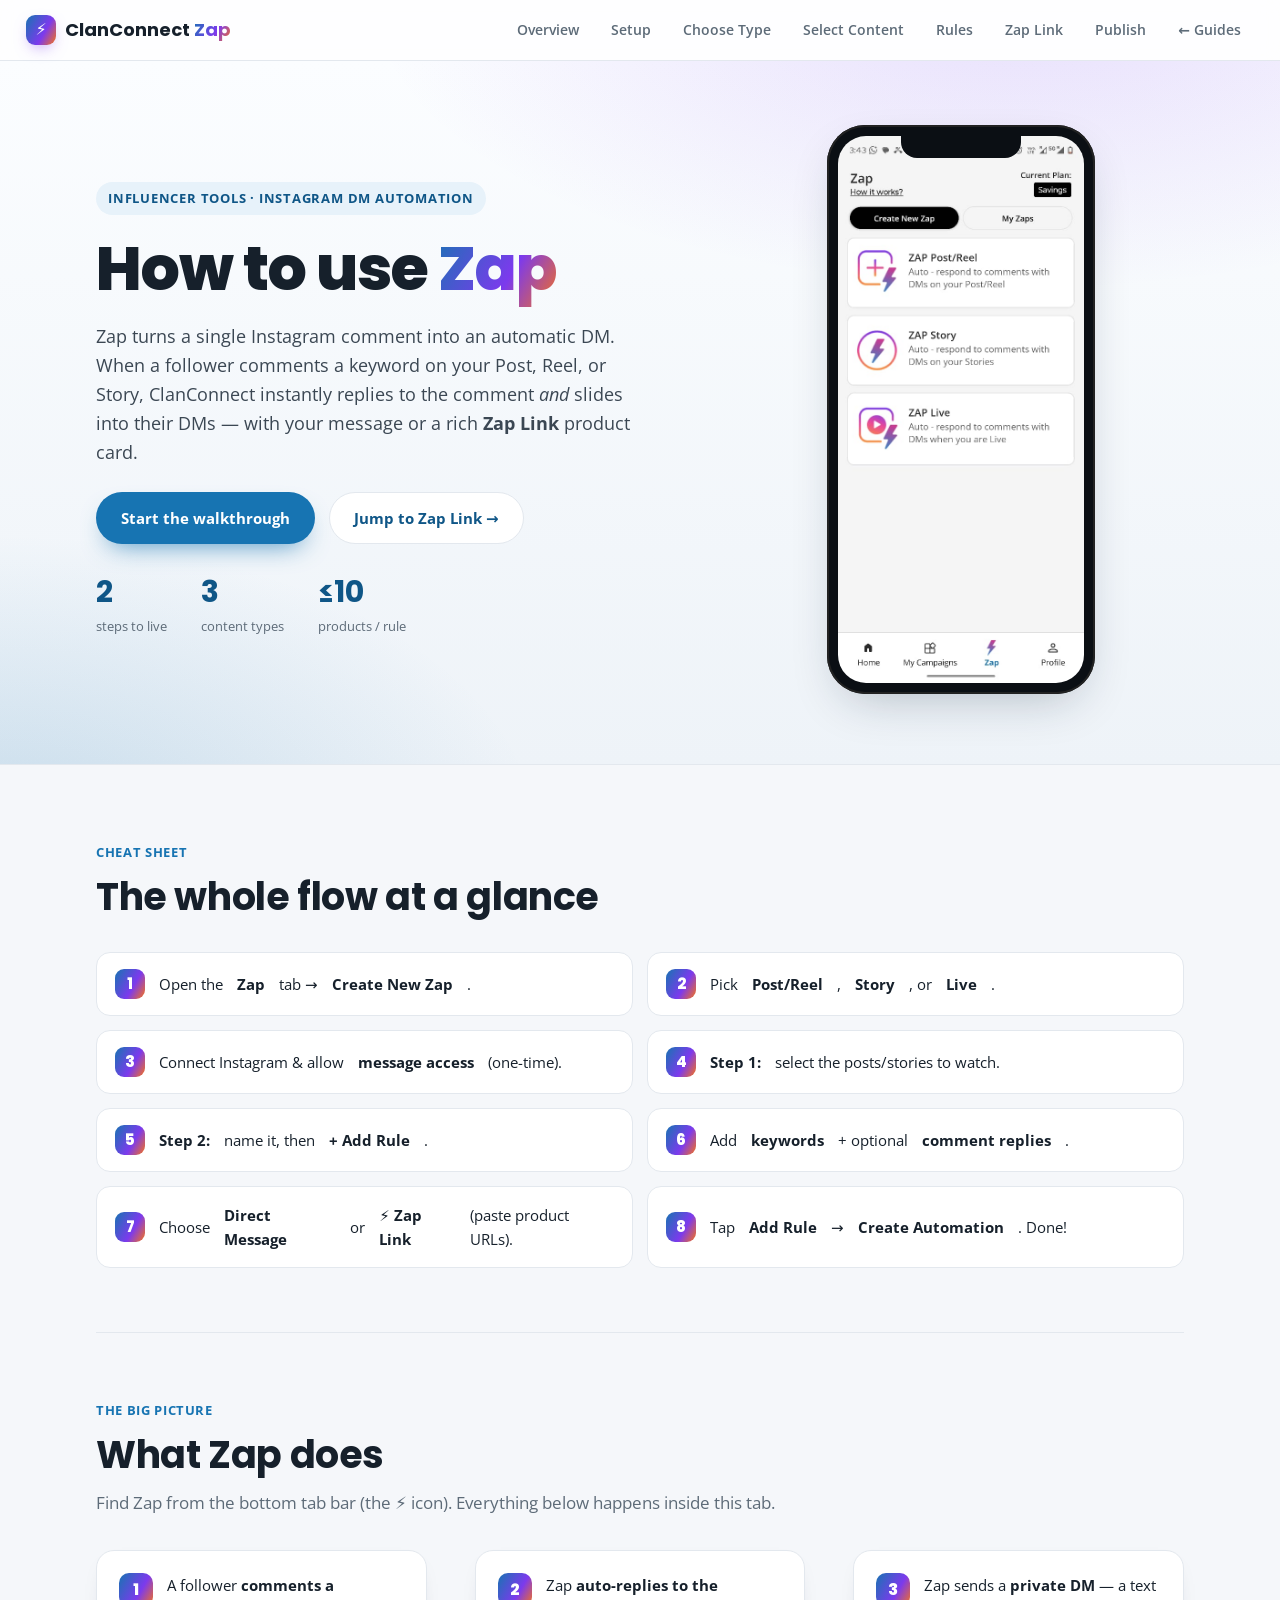
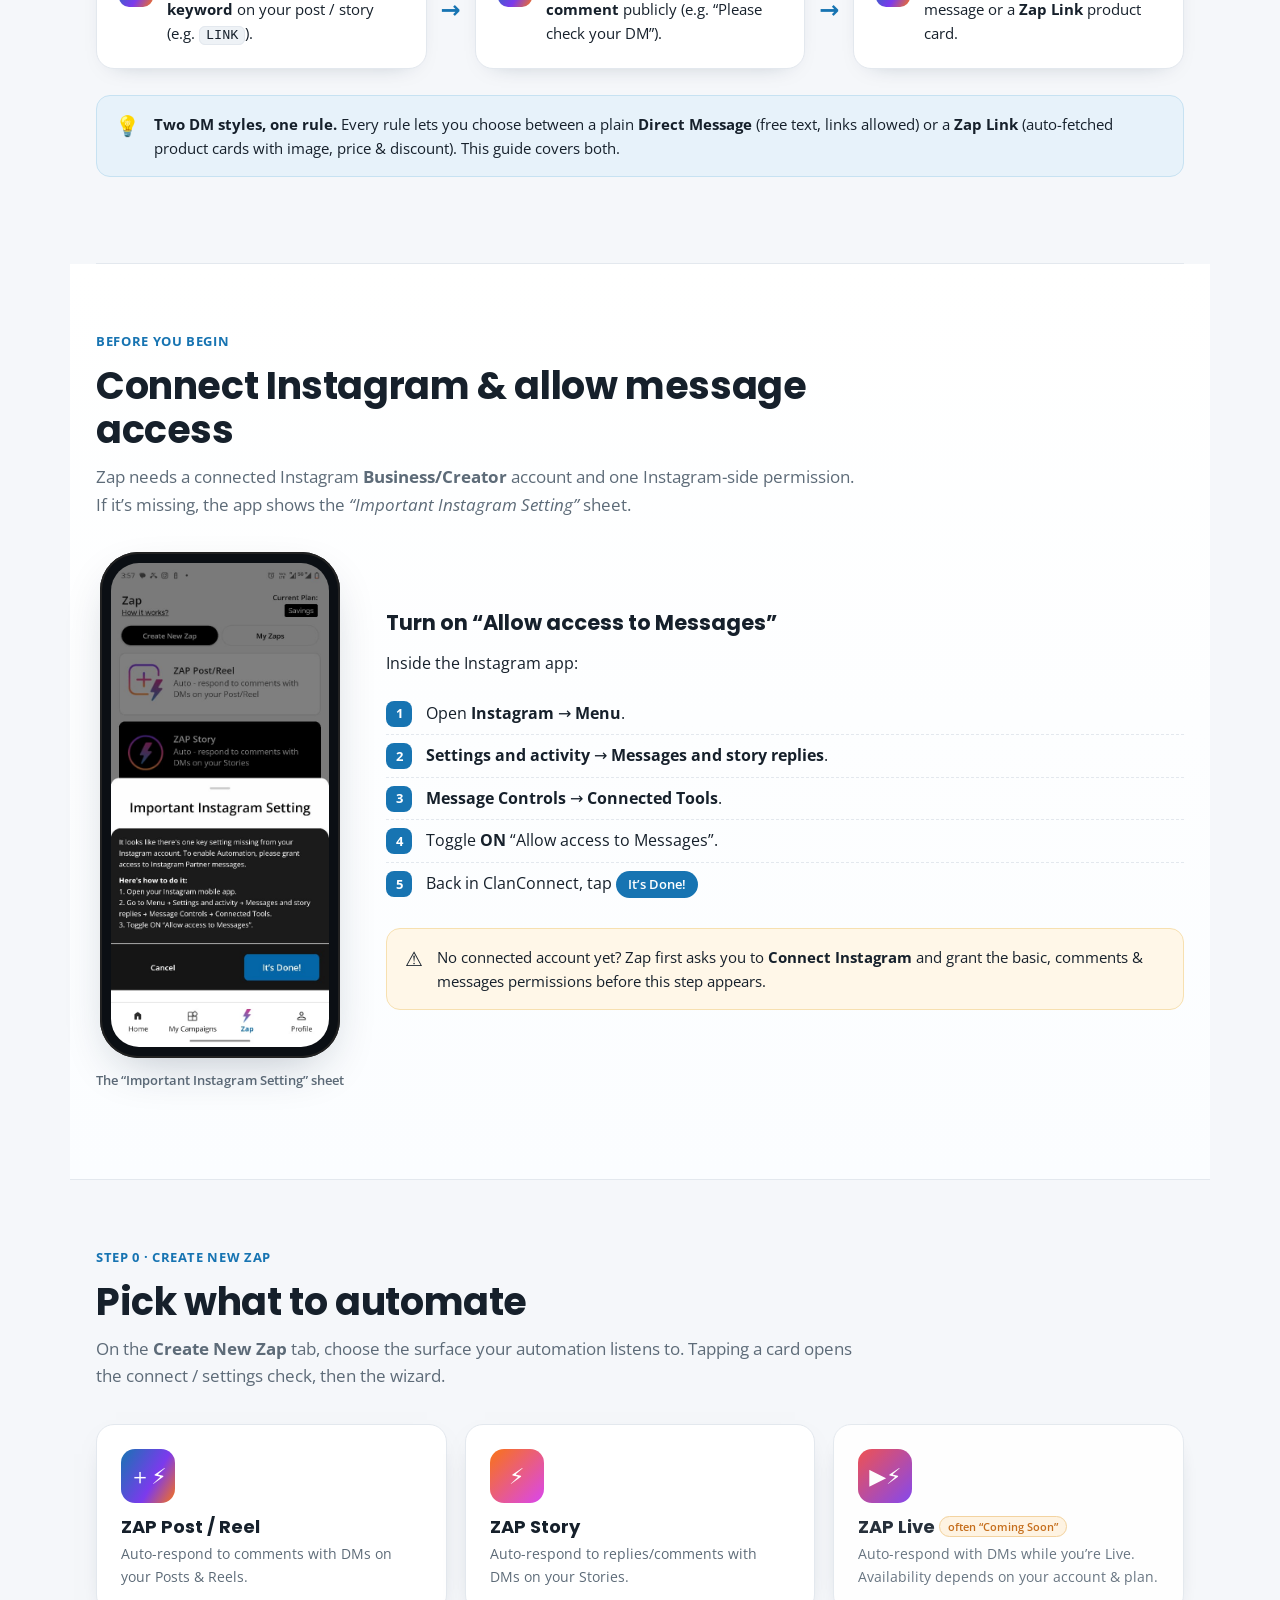
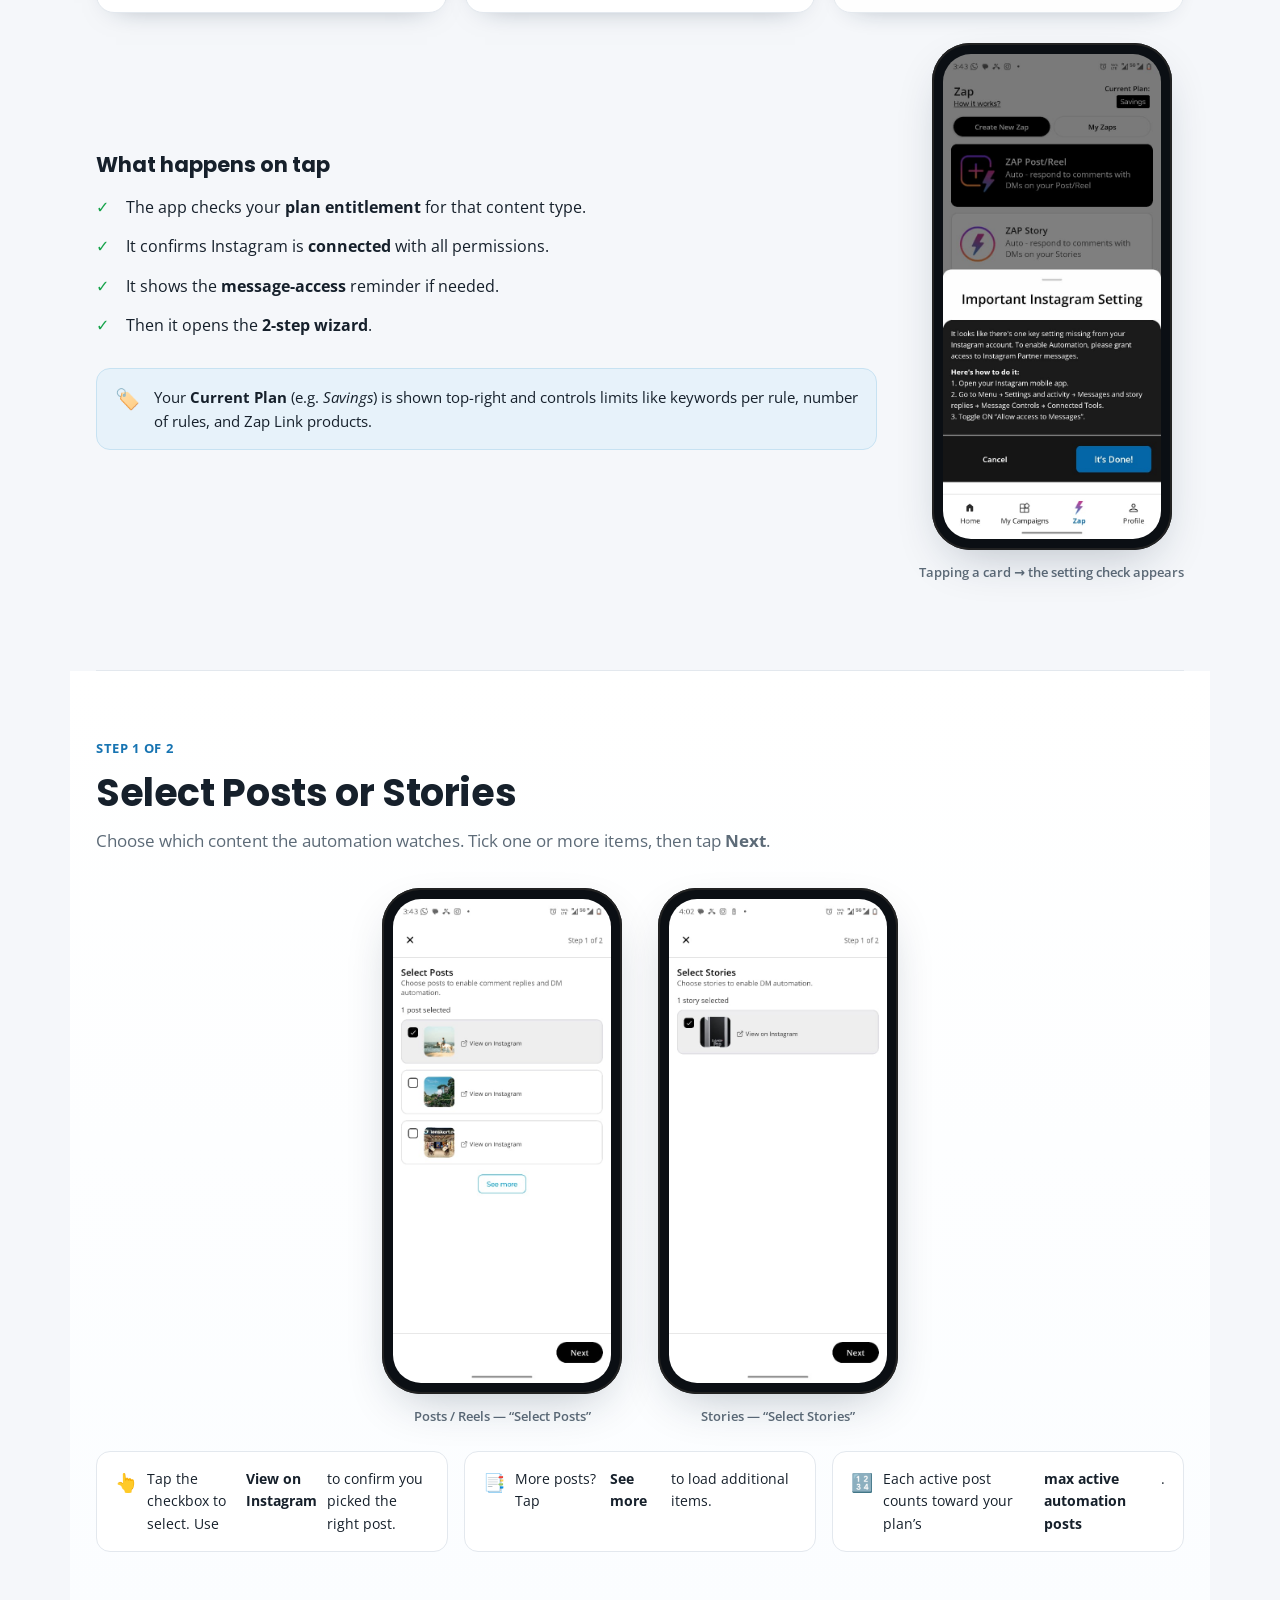
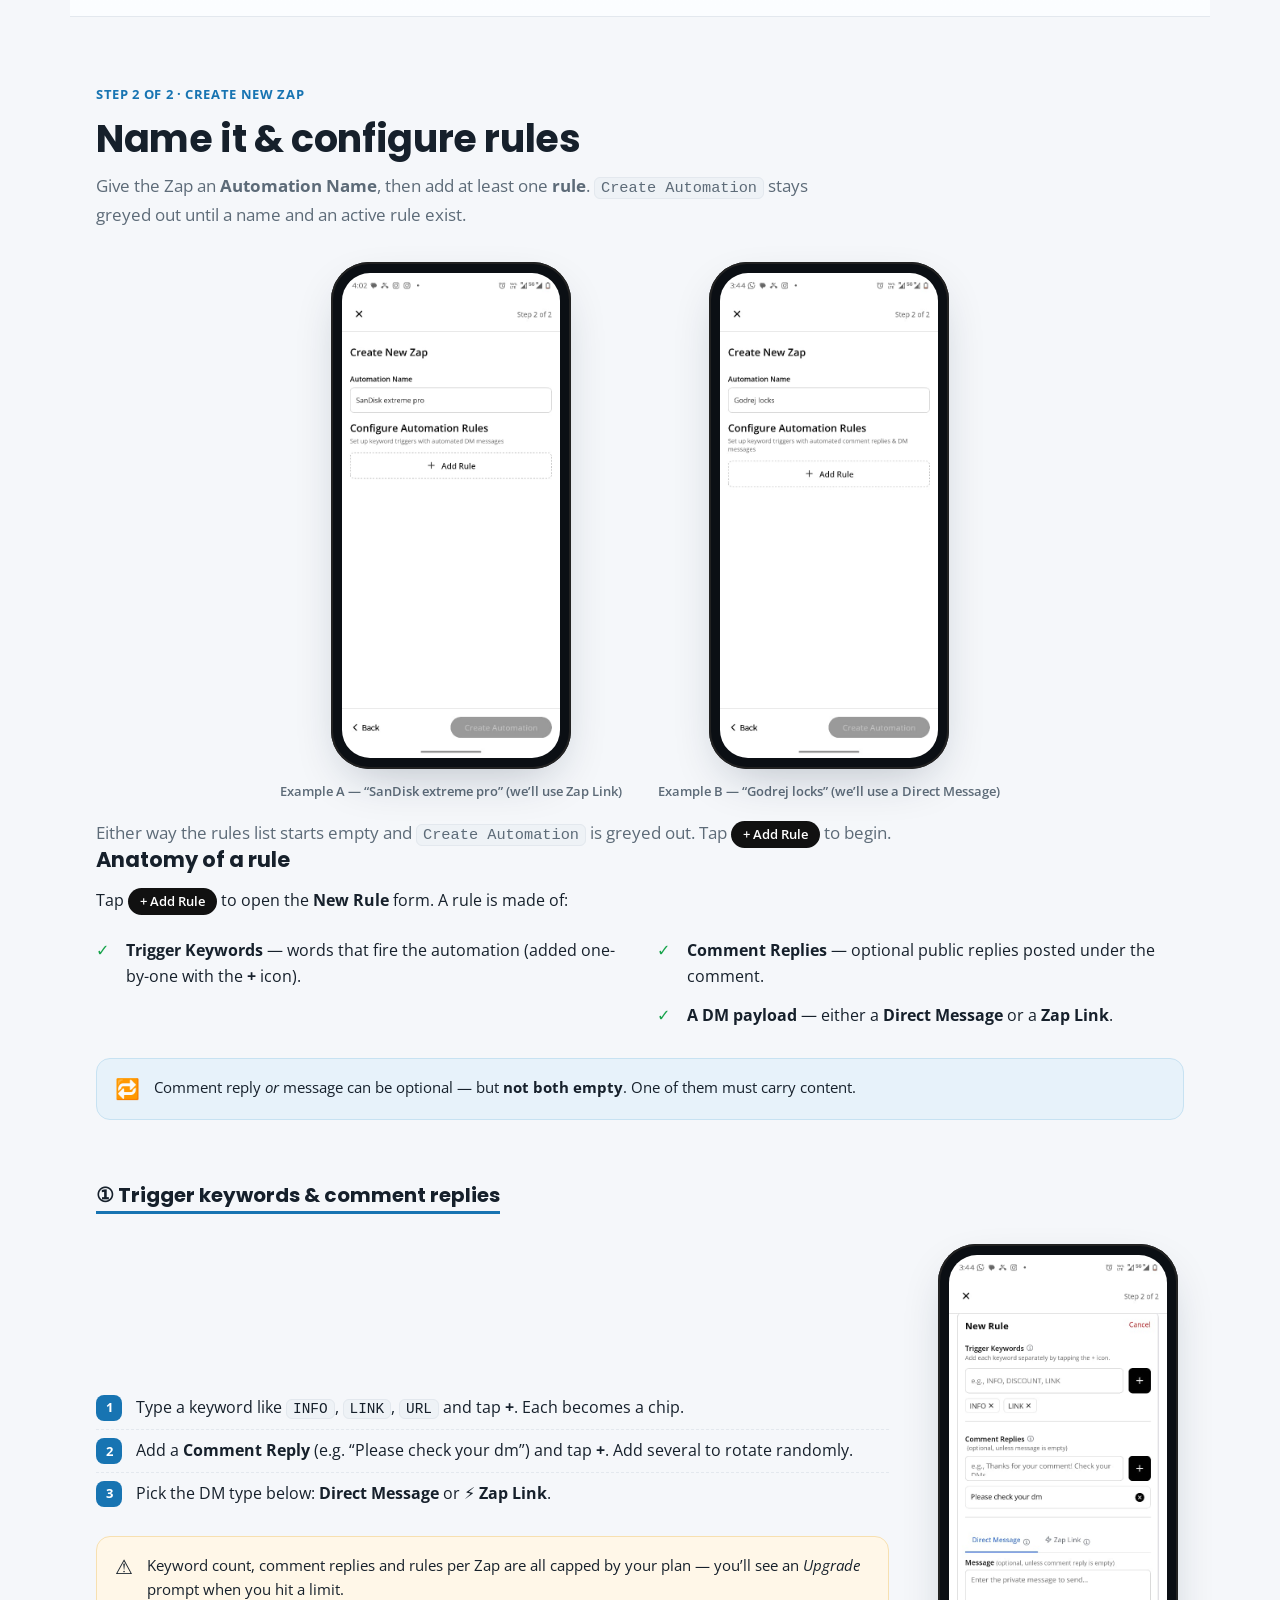
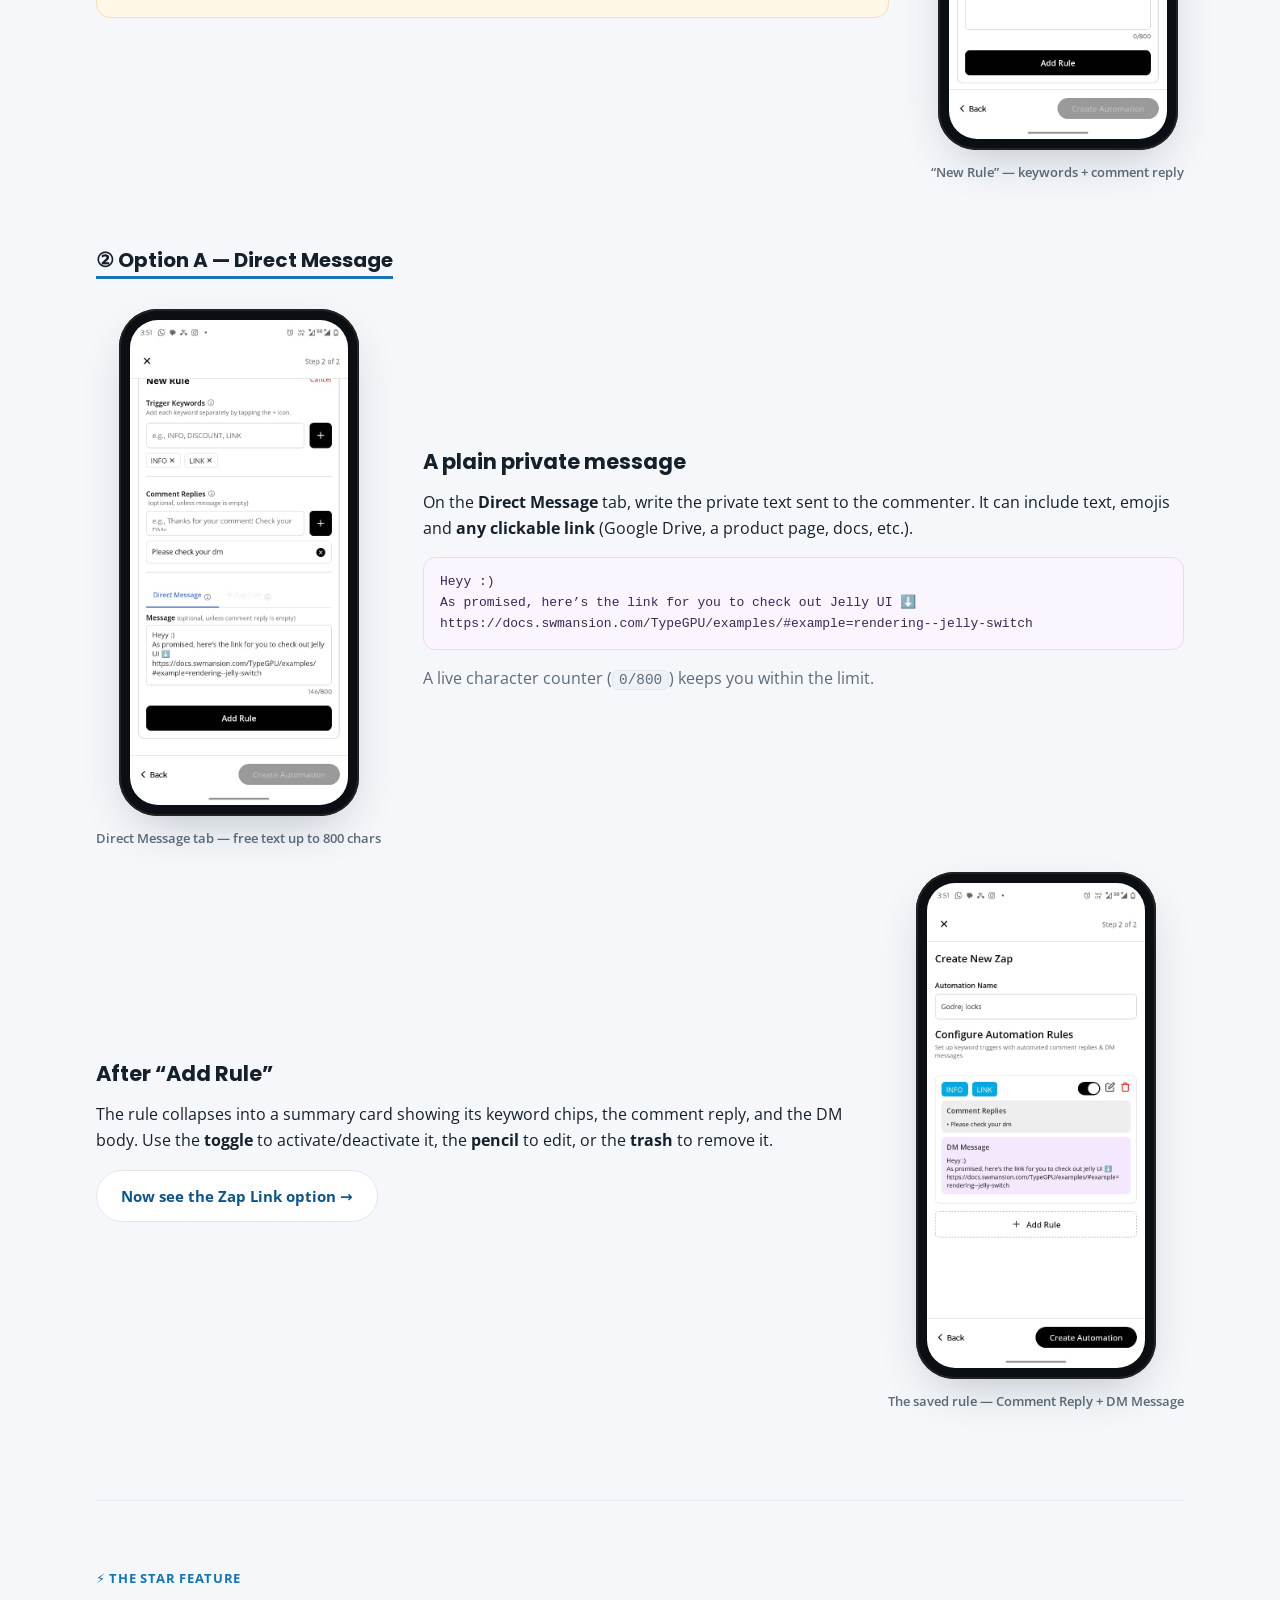
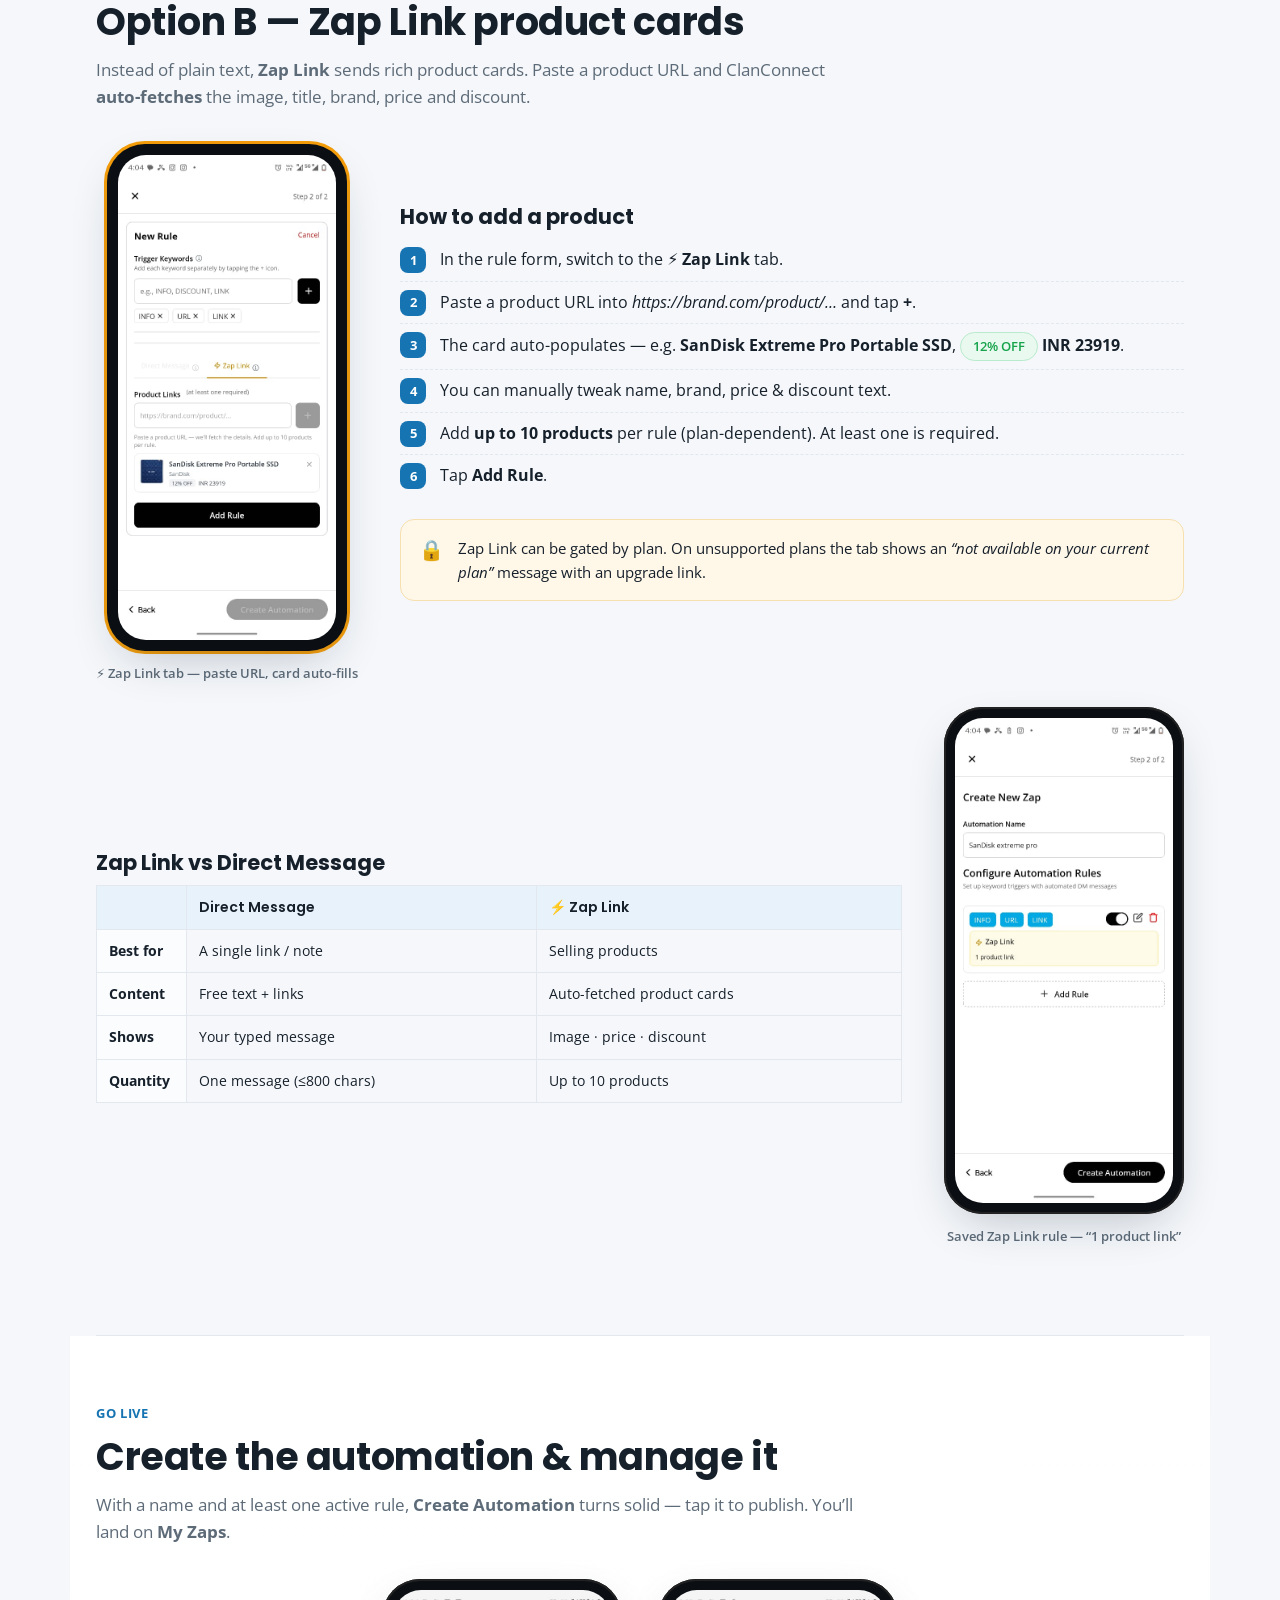
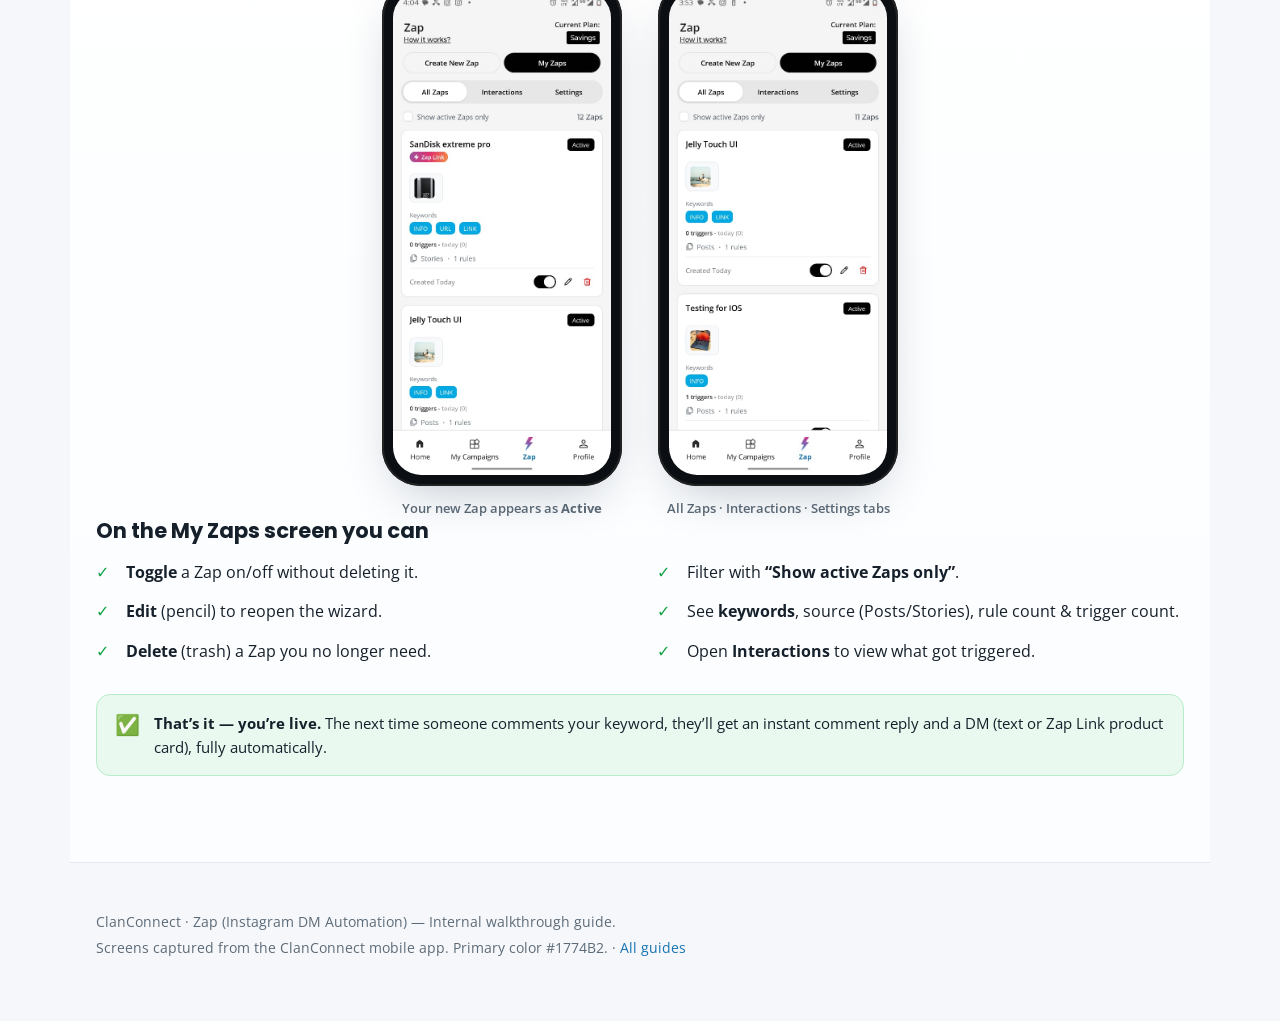
==== commit 33021d9b: "CR: add back to guide cta in zap tour" ====
--- a/zap-link/index.html
+++ b/zap-link/index.html
@@ -29,6 +29,7 @@
     <a href="#rules">Rules</a>
     <a href="#zaplink">Zap Link</a>
     <a href="#publish">Publish</a>
+    <a href="../index.html">← Guides</a>
   </nav>
   <button class="nav-toggle" id="navToggle" aria-label="Menu">☰</button>
 </header>
@@ -442,7 +443,7 @@
 
 <footer class="footer">
   <p>ClanConnect · Zap (Instagram DM Automation) — Internal walkthrough guide.</p>
-  <p class="muted">Screens captured from the ClanConnect mobile app. Primary color #1774B2.</p>
+  <p class="muted">Screens captured from the ClanConnect mobile app. Primary color #1774B2. · <a href="../index.html">All guides</a></p>
 </footer>
 
 <!-- ===== Lightbox ===== -->
